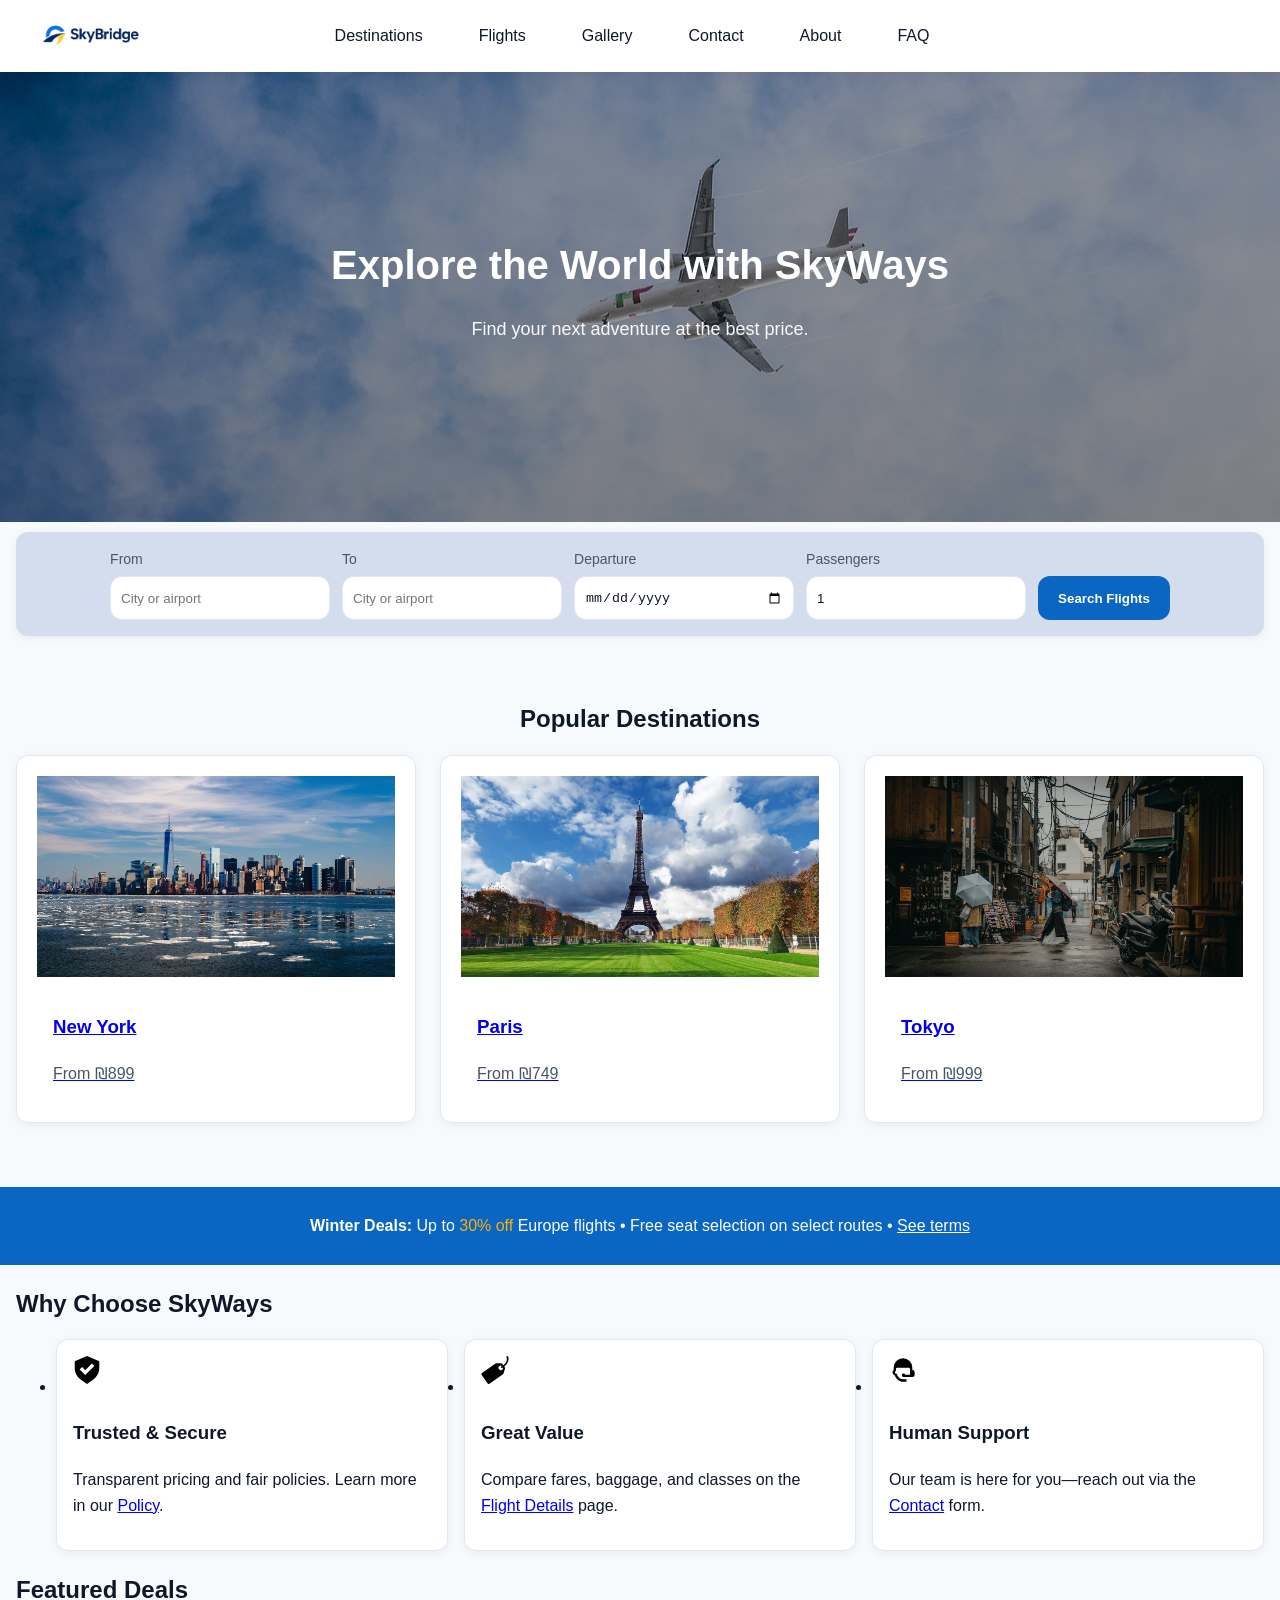
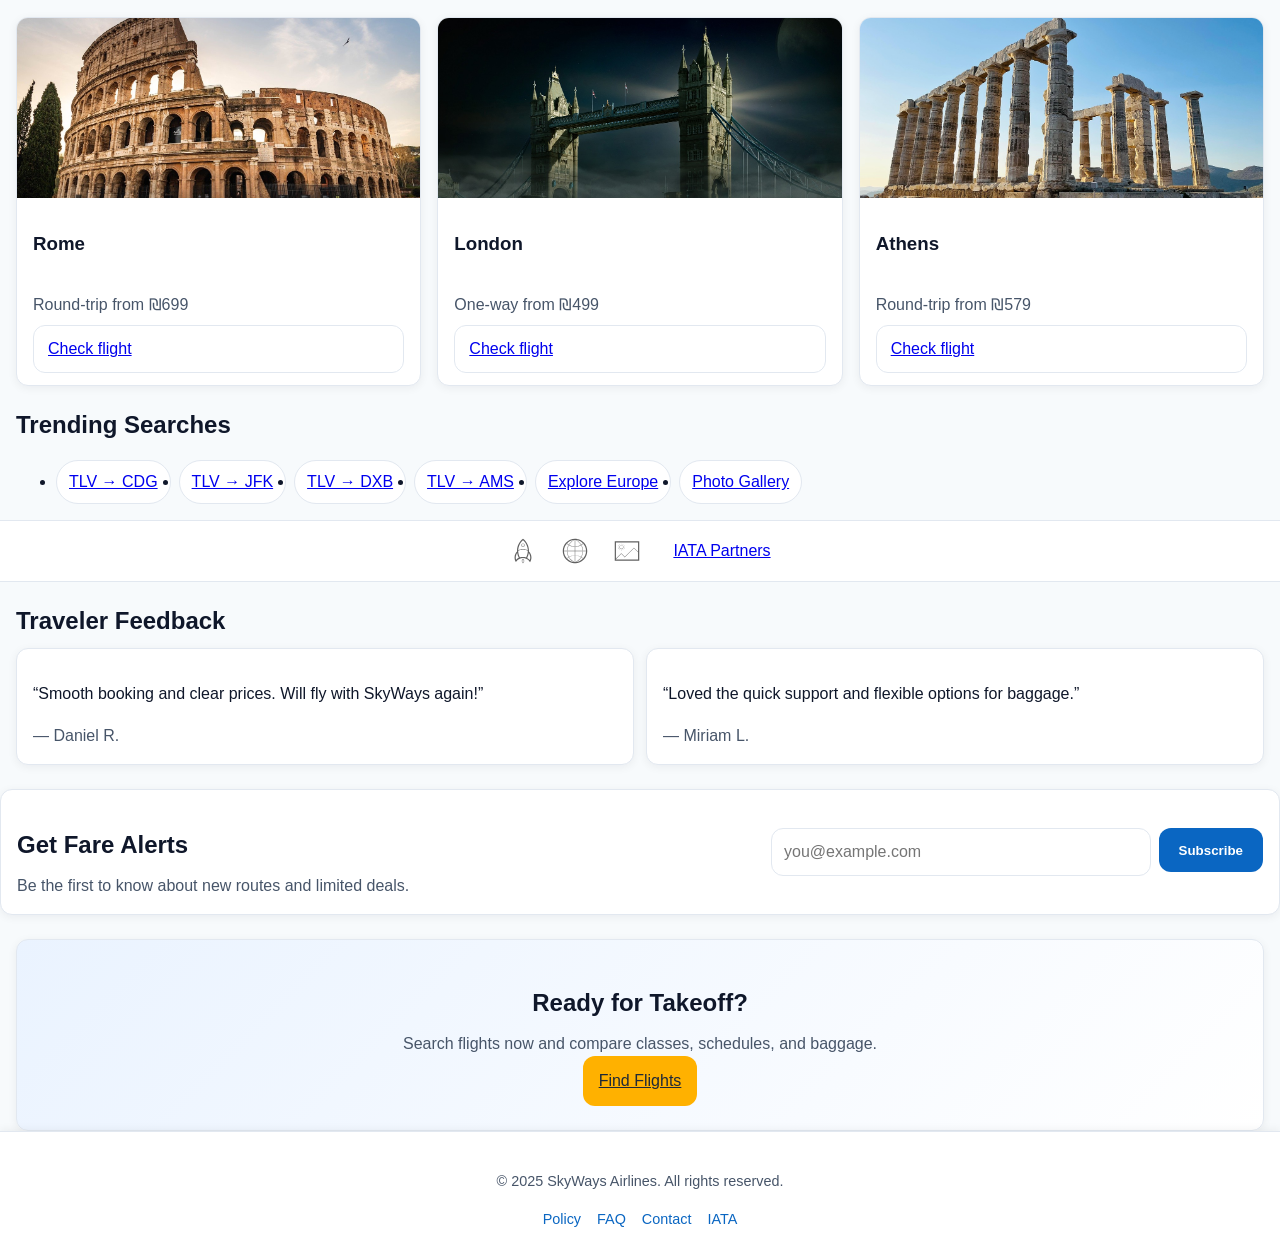
==== index.html @ f02e0a4e "fixed flights" ====
<!DOCTYPE html>
<html lang="en">

<head>
    <meta charset="UTF-8" />
    <meta name="viewport" content="width=device-width, initial-scale=1" />
    <title>SkyWays - Fly Anywhere</title>

    <link rel="stylesheet" href="css/base.css" />
    <link rel="stylesheet" href="css/layout.css" />
    <link rel="stylesheet" href="css/components.css" />
    <link rel="stylesheet" href="css/pages.css" />
</head>

<body>
    <header>
        <!-- navbar -->
        <nav class="navbar container" aria-label="Primary">
            <a class="logo" href="index.html">
                <picture>
                    <source srcset="assets/icons/logo-stacked.png" media="(max-width: 768px)">
                    <img src="assets/icons/logo-horizontal.png" alt="SkyWays logo" />
                </picture>
            </a>
            <ul class="nav-links">
                <li><a href="destinations.html">Destinations</a></li>
                <li><a href="flight.html">Flights</a></li>
                <li><a href="gallery.html">Gallery</a></li>
                <li><a href="contact.html">Contact</a></li>
                <li><a href="about.html">About</a></li>
                <li><a href="faq.html">FAQ</a></li>
            </ul>
        </nav>
    </header>

    <main>
        <!-- head of page -->
        <section class="hero">
            <div class="hero__content container">
                <h1>Explore the World with SkyWays</h1>
                <p>Find your next adventure at the best price.</p>
            </div>
        </section>
        <!-- search form -->
        <section class="search container" aria-labelledby="search-title">
            <h2 id="search-title" class="visually-hidden">Search flights</h2>

            <form class="search-form" method="get" action="flight.html">
                <label>
                    From
                    <input type="text" name="from" placeholder="City or airport" required />
                </label>

                <label>
                    To
                    <input type="text" name="to" placeholder="City or airport" required />
                </label>

                <label>
                    Departure
                    <input type="date" name="date" required />
                </label>

                <label>
                    Passengers
                    <input type="number" name="passengers" min="1" value="1" required />
                </label>

                <button type="submit" class="btn-primary">Search Flights</button>
            </form>
        </section>
        <!-- popular destinations -->
        <section class="highlights container" aria-labelledby="popular-title">
            <h2 id="popular-title">Popular Destinations</h2>

            <div class="cards">
                <article class="card">
                    <a href="flight.html?to=New York">
                        <img src="assets/images/nyc.jpg" alt="New York skyline at dusk" />
                        <div class="card__body">
                            <h3>New York</h3>
                            <p class="muted">From ₪899</p>
                        </div>
                    </a>
                </article>

                <article class="card">
                    <a href="flight.html?to=Paris">
                        <img src="assets/images/paris.jpg" alt="Eiffel Tower in Paris at sunset" />
                        <div class="card__body">
                            <h3>Paris</h3>
                            <p class="muted">From ₪749</p>
                        </div>
                    </a>
                </article>

                <article class="card">
                    <a href="flight.html?to=Tokyo">
                        <img src="assets/images/tokyo.jpg" alt="Tokyo city lights at night" />
                        <div class="card__body">
                            <h3>Tokyo</h3>
                            <p class="muted">From ₪999</p>
                        </div>
                    </a>
                </article>
            </div>
        </section>

        <!-- promo strip / deals banner -->
        <section class="promo-strip" aria-label="Limited-time promotions">
            <div class="container promo-strip__inner">
                <p><strong>Winter Deals:</strong> Up to <span class="accent">30% off</span> Europe flights • Free seat
                    selection on select routes • <a href="policy.html#pricing" class="link">See terms</a></p>
            </div>
        </section>

        <!-- why choose us -->
        <section class="features container" aria-labelledby="why-title">
            <h2 id="why-title">Why Choose SkyWays</h2>
            <ul class="feature-list" role="list">
                <li class="feature">
                    <img src="assets/icons/shield.svg" alt="" aria-hidden="true" class="feature__icon" />
                    <h3>Trusted &amp; Secure</h3>
                    <p>Transparent pricing and fair policies. Learn more in our <a href="policy.html">Policy</a>.</p>
                </li>
                <li class="feature">
                    <img src="assets/icons/tag.svg" alt="" aria-hidden="true" class="feature__icon" />
                    <h3>Great Value</h3>
                    <p>Compare fares, baggage, and classes on the <a href="flight.html">Flight Details</a> page.</p>
                </li>
                <li class="feature">
                    <img src="assets/icons/support.svg" alt="" aria-hidden="true" class="feature__icon" />
                    <h3>Human Support</h3>
                    <p>Our team is here for you—reach out via the <a href="contact.html">Contact</a> form.</p>
                </li>
            </ul>
        </section>

        <!-- featured deals grid -->
        <section class="deals container" aria-labelledby="deals-title">
            <h2 id="deals-title">Featured Deals</h2>
            <div class="grid grid-3 deals__grid">
                <article class="deal-card">
                    <img src="assets/images/rome.jpg" alt="Ancient Colosseum in Rome under blue sky" />
                    <div class="deal-card__body">
                        <h3>Rome</h3>
                        <p class="muted">Round-trip from ₪699</p>
                        <a class="btn-secondary" href="flight.html?from=TLV&to=FCO&date=2025-12-20&passengers=1">Check
                            flight</a>
                    </div>
                </article>
                <article class="deal-card">
                    <img src="assets/images/london.jpg" alt="London skyline with the London Eye" />
                    <div class="deal-card__body">
                        <h3>London</h3>
                        <p class="muted">One-way from ₪499</p>
                        <a class="btn-secondary" href="flight.html?from=TLV&to=LHR&date=2025-12-18&passengers=1">Check
                            flight</a>
                    </div>
                </article>
                <article class="deal-card">
                    <img src="assets/images/athens.jpg" alt="Acropolis in Athens at golden hour" />
                    <div class="deal-card__body">
                        <h3>Athens</h3>
                        <p class="muted">Round-trip from ₪579</p>
                        <a class="btn-secondary" href="flight.html?from=TLV&to=ATH&date=2025-12-22&passengers=1">Check
                            flight</a>
                    </div>
                </article>
            </div>
        </section>

        <!-- trending searches (internal links) -->
        <section class="trending container" aria-labelledby="trending-title">
            <h2 id="trending-title">Trending Searches</h2>
            <nav aria-label="Trending flight searches">
                <ul class="chip-list">
                    <li><a class="chip" href="flight.html?from=TLV&to=CDG">TLV → CDG</a></li>
                    <li><a class="chip" href="flight.html?from=TLV&to=JFK">TLV → JFK</a></li>
                    <li><a class="chip" href="flight.html?from=TLV&to=DXB">TLV → DXB</a></li>
                    <li><a class="chip" href="flight.html?from=TLV&to=AMS">TLV → AMS</a></li>
                    <li><a class="chip" href="destinations.html#europe">Explore Europe</a></li>
                    <li><a class="chip" href="gallery.html">Photo Gallery</a></li>
                </ul>
            </nav>
        </section>

        <!-- partner logos (external link included) -->
        <section class="partners" aria-label="Airline partners">
            <div class="container partner-row">
                <img src="assets/icons/partner1.svg" alt="Partner Airline One logo" />
                <img src="assets/icons/partner2.svg" alt="Partner Airline Two logo" />
                <img src="assets/icons/partner3.svg" alt="Partner Airline Three logo" />
                <a class="partner-cta" href="https://www.iata.org/" target="_blank" rel="noopener">IATA Partners</a>
            </div>
        </section>

        <!-- testimonial / trust snippet -->
        <section class="trust container" aria-labelledby="trust-title">
            <h2 id="trust-title">Traveler Feedback</h2>
            <div class="cards cards--tight">
                <article class="quote-card" aria-label="Customer review">
                    <p>“Smooth booking and clear prices. Will fly with SkyWays again!”</p>
                    <p class="muted">— Daniel R.</p>
                </article>
                <article class="quote-card" aria-label="Customer review">
                    <p>“Loved the quick support and flexible options for baggage.”</p>
                    <p class="muted">— Miriam L.</p>
                </article>
            </div>
        </section>

        <!-- newsletter signup (non-functional placeholder; submits to thank-you) -->
        <section class="newsletter" aria-labelledby="news-title">
            <div class="container newsletter__box">
                <div class="newsletter__copy">
                    <h2 id="news-title">Get Fare Alerts</h2>
                    <p class="muted">Be the first to know about new routes and limited deals.</p>
                </div>
                <form class="newsletter__form" action="thank-you.html" method="get">
                    <label class="visually-hidden" for="email">Email</label>
                    <input id="email" name="email" type="email" placeholder="you@example.com" required />
                    <button type="submit" class="btn-primary">Subscribe</button>
                </form>
            </div>
        </section>

        <!-- subtle CTA -->
        <section class="cta container" aria-label="Book your next trip">
            <div class="cta__box">
                <h2>Ready for Takeoff?</h2>
                <p class="muted">Search flights now and compare classes, schedules, and baggage.</p>
                <a class="btn-accent" href="flight.html">Find Flights</a>
            </div>
        </section>

    </main>

    <footer class="footer">
        <div class="container">
            <p>&copy; 2025 SkyWays Airlines. All rights reserved.</p>

            <ul class="footer-links">
                <li><a href="policy.html">Policy</a></li>
                <li><a href="faq.html">FAQ</a></li>
                <li><a href="contact.html">Contact</a></li>
                <li><a href="https://www.iata.org/" target="_blank" rel="noopener">IATA</a></li>
            </ul>
        </div>
    </footer>
</body>

</html>
---- css/base.css ----
:root{
  --bg:#F7FAFC; --surface:#FFFFFF; --text:#0F172A; --text-muted:#475569;
  --line:#E2E8F0; --primary:#0A66C2; --primary-600:#0959A9;
  --accent:#FFB100; --accent-600:#E6A100;
  --radius:12px; --container:1200px;
  --shadow-1:0 2px 10px rgba(15,23,42,.06);
  --shadow-2:0 10px 30px rgba(15,23,42,.12);
  --font-family: "Heebo","Rubik",Arial,"Segoe UI",sans-serif;
}

*{box-sizing:border-box}
html,body{margin:0;padding:0}
body{
  background:var(--bg);
  color:var(--text);
  font-family:var(--font-family);
  line-height:1.6;
  min-height: 100vh;
  display: flex;
  flex-direction: column;
}

main {
    flex: 1;
}


.container{
  margin-inline:auto;
  padding-inline:16px;
}
---- css/layout.css ----
.navbar {
  height: 72px;
  background: var(--surface);
  display: flex;
  align-items: center;
  justify-content: space-between;
  gap: 16px;
  box-shadow: var(--shadow-1);
  width: 100%;
  position: sticky;
  top: 0;
  left: 0;
  z-index: 1000;
}

.logo img {
    max-height: 100%;
    height: auto;
    max-width: 150px;
    display: block;
    object-fit: contain;
}

.nav-links {
    list-style: none;
    display: flex;
    gap: 24px;
    margin: 0;
    padding: 0;
    position: absolute;
    left: 50%;
    transform: translateX(-50%);
}

.nav-links a {
    text-decoration: none;
    color: var(--text);
    font-weight: 500;
}

.nav-links a:hover {
    color: var(--primary);
}


@media (max-width: 768px) {
    .logo {
        margin-left: -15px;
    }

    .logo img {
        max-width: 100px;
        max-height: 60px;
    }

    .nav-links {
        gap: 8px;
        margin-right: -12px;
    }
}





/* footer styles */
main {
  flex: 1;
}

/* footer sans position: fixed/bottom */
.footer {
  background: var(--surface);
  color: var(--text-muted);
  text-align: center;
  padding: 24px 16px;
  border-top: 1px solid var(--line);
  box-shadow: 0 -2px 8px rgba(0, 0, 0, 0.05);
}

.footer-links {
    list-style: none;
    display: flex;
    justify-content: center;
    flex-wrap: wrap;
    gap: 16px;
    margin: 12px 0 0;
    padding: 0;
}

.footer-links a {
    color: var(--primary);
    text-decoration: none;
    font-weight: 500;
}

.footer-links a:hover {
    text-decoration: underline;
}
---- css/components.css ----
/* search form */
.visually-hidden {
    position: absolute !important;
    clip: rect(1px, 1px, 1px, 1px);
    width: 1px;
    height: 1px;
    overflow: hidden;
    white-space: nowrap;
}

.search {
    margin-top: 10px;
}

.search-form {
    background:#d4ddee;
    box-shadow: var(--shadow-1);
    border-radius: var(--radius);
    padding: 16px;
    display: flex;
    flex-wrap: wrap;
    gap: 12px;
    justify-content: center;
    align-items: flex-end;
}

.search-form label {
    display: flex;
    flex-direction: column;
    gap: 6px;
    font-size: 14px;
    color: var(--text-muted);
    min-width: 220px;
}

.search-form input {
    height: 44px;
    padding: 0 10px;
    border: 1px solid var(--line);
    border-radius: var(--radius);
    color: var(--text);
}

.search-form input:focus {
    outline: 2px solid transparent;
    box-shadow: 0 0 0 3px rgba(10, 102, 194, .25);
    border-color: var(--primary);
}

.btn-primary {
    height: 44px;
    padding: 0 20px;
    border: none;
    cursor: pointer;
    background: var(--primary);
    color: #fff;
    border-radius: var(--radius);
    font-weight: 600;
}

.btn-primary:hover {
    background: var(--primary-600);
}








/* popular destinations  */
.highlights {
    margin-block: 64px;
}

.highlights h2 {
    text-align: center;
    margin: 0 0 16px;
}

.cards {
    display: grid;
    gap: 24px;
    grid-template-columns: repeat(auto-fit, minmax(240px, 1fr));
}

.card {
    background: var(--surface);
    border-radius: var(--radius);
    box-shadow: var(--shadow-1);
    overflow: hidden;
    transition: transform .25s ease;
}

.card:hover {
    transform: translateY(-4px);
    box-shadow: var(--shadow-2);
}

.card:focus-within {
    box-shadow: 0 0 0 3px rgba(10, 102, 194, .25), var(--shadow-2);
}


.card img {
    width: 100%;
    aspect-ratio: 16/9;
    object-fit: cover;
    display: block;
}

.card__body {
    padding: 16px;
}

.muted {
    color: var(--text-muted);
    margin: 6px 0 0;
}


.promo-strip {
    background: #0A66C2;
    color: #fff;
}

.promo-strip__inner {
    padding: 10px 16px;
    text-align: center;
}

.promo-strip a.link {
    color: #fff;
    text-decoration: underline;
}

.promo-strip .accent {
    color: #FFB100;
}

.features h2 {
    margin-bottom: 12px;
}

.feature-list {
    display: grid;
    grid-template-columns: repeat(3, 1fr);
    gap: 16px;
}

.feature {
    background: var(--surface);
    border: 1px solid var(--line);
    border-radius: var(--radius);
    padding: 16px;
    box-shadow: var(--shadow-1);
}

.feature__icon {
    width: 28px;
    height: 28px;
    margin-bottom: 8px;
}

.grid {
    display: grid;
    gap: 16px;
}

.grid-3 {
    grid-template-columns: repeat(3, 1fr);
}

.deals__grid .deal-card,
.cards .card,
.quote-card {
    background: var(--surface);
    border: 1px solid var(--line);
    border-radius: var(--radius);
    box-shadow: var(--shadow-1);
    overflow: hidden;
}

.deal-card img {
    width: 100%;
    height: 180px;
    object-fit: cover;
    display: block;
}

.deal-card__body {
    padding: 12px 16px;
    display: grid;
    gap: 8px;
}

.deal-card .btn-secondary {
    display: inline-block;
    border: 1px solid var(--line);
    padding: 10px 14px;
    border-radius: var(--radius);
}

.chip-list {
    display: flex;
    flex-wrap: wrap;
    gap: 8px;
}

.chip {
    display: inline-block;
    padding: 8px 12px;
    border-radius: 999px;
    border: 1px solid var(--line);
    background: var(--surface);
}

.partners {
    background: #fff;
    border-top: 1px solid var(--line);
    border-bottom: 1px solid var(--line);
}

.partner-row {
    display: flex;
    align-items: center;
    justify-content: center;
    gap: 24px;
    padding: 16px;
}

.partner-row img {
    height: 28px;
    filter: grayscale(1);
    opacity: .8;
}

.partner-row .partner-cta {
    margin-left: 8px;
    text-decoration: underline;
}

.cards--tight {
    gap: 12px;
}

.quote-card {
    padding: 16px;
}

.newsletter {
    background: var(--bg);
    padding: 24px 0;
}

.newsletter__box {
    display: grid;
    grid-template-columns: 1.2fr .8fr;
    gap: 16px;
    align-items: center;
    background: var(--surface);
    border: 1px solid var(--line);
    border-radius: var(--radius);
    padding: 16px;
    box-shadow: var(--shadow-1);
}

.newsletter__form {
    display: flex;
    gap: 8px;
}

.newsletter__form input {
    flex: 1;
    height: 48px;
    border: 1px solid var(--line);
    border-radius: var(--radius);
    padding: 0 12px;
    font: inherit;
}

.newsletter__form input:focus {
    outline: 2px solid var(--primary);
    outline-offset: 2px;
}

.cta__box {
    background: linear-gradient(135deg, #eaf3ff, #ffffff);
    border: 1px solid var(--line);
    border-radius: var(--radius);
    padding: 24px;
    text-align: center;
    box-shadow: var(--shadow-1);
}

.btn-accent {
    display: inline-block;
    background: var(--accent);
    color: #1f2937;
    padding: 12px 16px;
    border-radius: var(--radius);
}

.btn-accent:hover {
    background: var(--accent-600);
}

/* responsive */
@media (max-width: 1024px) {
    .feature-list {
        grid-template-columns: 1fr 1fr;
    }

    .grid-3 {
        grid-template-columns: 1fr 1fr;
    }

    .newsletter__box {
        grid-template-columns: 1fr;
    }
}

@media (max-width: 600px) {
    .feature-list {
        grid-template-columns: 1fr;
    }

    .grid-3 {
        grid-template-columns: 1fr;
    }

    .partner-row {
        flex-wrap: wrap;
    }
}
---- css/pages.css ----
:root {
  --bg: #F7FAFC;
  --text: #0F172A;
  --text-muted: #475569;
  --primary: #0A66C2;
  --primary-600: #0959A9;
  --accent: #FFB100;
  --accent-600: #E6A100;
  --line: #E2E8F0;
  --surface: #FFFFFF;
  --radius: 12px;
  --transition: 0.5s;
}

/* hero */
 .hero , .hero2 {
    position: relative;
    min-height: 50vh;
    display: flex;
    align-items: center;
    justify-content: center;
    background: url("../assets/images/hero-plane.jpg") center/cover no-repeat;
    color: #fff;
    text-align: center;
      position: relative;
}

.hero::before {
    content: "";
    position: absolute;
    inset: 0;
    background: linear-gradient(to bottom, rgba(0, 0, 0, .35), rgba(0, 0, 0, .45));
}

.hero2{
    background: url("https://img.mako.co.il/2015/11/10/ThinkstockPhotos_537741795_i.jpg") center/cover no-repeat ;
    color: #ffffff;
}

.hero__content {
    position: relative;
    z-index: 1;
}

.hero__content h1 {
    font-size: 40px;
    margin: 0 0 8px;
}

.hero__content p {
    font-size: 18px;
    opacity: .95;
}

.trending {
    margin-top: 8px;
}

.deals h2,
.features h2,
.trending h2,
.trust h2,
.newsletter h2,
.cta h2 {
    margin-bottom: 8px;
}


@media (max-width: 768px) {
    .hero {
        min-height: 56vh;
    }

    .hero__content h1 {
        font-size: 32px;
    }

    .hero__content p {
        font-size: 16px;
    }

    .search-form {
        flex-direction: column;
        align-items: stretch;
    }
}









/*contact*/
.contact-grid {
    display: grid;
    gap: 24px;
    grid-template-columns: 1.2fr 1fr;
    margin-block: 24px 48px;
}

.card {
    background: var(--surface);
    border: 1px solid var(--line);
    border-radius: var(--radius);
    box-shadow: var(--shadow-1);
    padding: 20px;
}

@media (max-width: 480px) {
    .contact-grid {
        grid-template-columns: 1fr;
    }
}

/* Tablet */
@media (min-width: 481px) and (max-width: 1024px) {
    .contact-grid {
        grid-template-columns: 1fr;
    }
}

/* Desktop+ */
@media (min-width: 1025px) {
    .contact-grid {
        grid-template-columns: 1.2fr 1fr;
    }
}


.form-card .h3 {
    font-size: 22px;
    font-weight: 600;
    margin-bottom: 12px;
}

.form-row {
    display: flex;
    flex-direction: column;
    gap: 6px;
    margin-bottom: 14px;
}

.form-row label {
    color: var(--text);
    font-weight: 600;
}

.form-row input,
.form-row select,
.form-row textarea {
    height: 48px;
    padding: 10px 12px;
    border: 1px solid var(--line);
    border-radius: var(--radius);
    font: inherit;
    color: var(--text);
    background: #fff;
    transition: border-color .2s, box-shadow .2s;
}

.form-row textarea {
    height: auto;
    resize: vertical;
    min-height: 140px;
}

.form-row input:focus,
.form-row select:focus,
.form-row textarea:focus {
    outline: none;
    border-color: var(--primary);
    box-shadow: 0 0 0 3px rgba(10, 102, 194, 0.15);
}

.checkbox-row {
    flex-direction: row;
    align-items: center;
    gap: 10px;
}

.checkbox-row input[type="checkbox"] {
    width: 20px;
    height: 20px;
}

.help-text {
    color: var(--text-muted);
    font-size: 14px;
    margin-top: 4px;
}

.form-actions {
    margin-top: 10px;
}

.btn {
    border-radius: var(--radius);
    padding: 12px 18px;
    border: none;
    cursor: pointer;
}

.btn-primary {
    background: var(--primary);
    color: #fff;
}

.btn-primary:hover {
    background: var(--primary-600);
    transform: translateY(1px);
}

.btn-primary:active {
    transform: translateY(0);
}

.sep {
    border: none;
    border-top: 1px solid var(--line);
    margin: 16px 0;
}

.small {
    font-size: 14px;
    color: var(--text-muted);
}

.small a {
    text-decoration: underline;
}


/* screen-reader only */
.sr-only {
    position: absolute;
    width: 1px;
    height: 1px;
    padding: 0;
    margin: -1px;
    overflow: hidden;
    clip: rect(0, 0, 0, 0);
    white-space: nowrap;
    border: 0;
}




.info-card h3 {
    font-size: 20px;
    margin-bottom: 10px;
}

.info-card {
    max-height: fit-content;
}

.muted {
    color: var(--text-muted);
}

.contact-list {
    margin: 8px 0 16px;
    padding-left: 16px;
}

.contact-list li {
    margin: 6px 0;
}



.hours-table {
    width: 100%;
    border-collapse: collapse;
    margin-top: 12px;
    border: 1px solid var(--line);
    border-radius: var(--radius);
    overflow: hidden;
    box-shadow: var(--shadow-1);
}

.hours-table caption {
    text-align: left;
    padding: 10px 12px;
    font-weight: 600;
    color: var(--text-muted);
}

.hours-table thead {
    background: #F1F5F9;
}

.hours-table th,
.hours-table td {
    padding: 10px 12px;
    border-top: 1px solid var(--line);
    text-align: left;
}

.hours-table th[scope="row"] {
    font-weight: 600;
}


.map-wrap {
    position: relative;
    aspect-ratio: 16 / 9;
    margin-top: 16px;
    border-radius: var(--radius);
    overflow: hidden;
    box-shadow: var(--shadow-1);
    margin-bottom: 20px;
}

.map-wrap iframe {
    position: absolute;
    inset: 0;
    width: 100%;
    height: 100%;
    border: 0;
}


@media (min-width: 1025px) {
    form fieldset {
        display: grid;
        grid-template-columns: 1fr 1fr;
        gap: 14px 16px;
    }

    .form-row:nth-child(1),
    .form-row:nth-child(4),
    .form-row:nth-child(5),
    .checkbox-row,
    .form-actions,
    .help-text {
        grid-column: 1 / -1;
    }
}














/* fac */
.faq-container {
    max-width: var(--container);
    margin: 0 auto;
    padding: 24px 16px 64px;
}

.page-title {
    font-size: 40px;
    line-height: 1.2;
    font-weight: 700;
    margin-bottom: 8px;
    color: var(--text);
}

.page-intro {
    color: var(--text-muted);
    margin-bottom: 24px;
}


.faq-toc {
    background: var(--surface);
    border: 1px solid var(--line);
    border-radius: var(--radius);
    box-shadow: var(--shadow-1);
    padding: 16px;
    margin-bottom: 24px;
}

.toc-list {
    display: flex;
    flex-wrap: wrap;
    gap: 12px 16px;
    list-style: none;
    padding: 0;
    margin: 0;
}

.toc-list a {
    display: inline-block;
    padding: 8px 12px;
    border: 1px solid var(--line);
    border-radius: 999px;
    text-decoration: none;
    color: var(--text);
    transition: transform 120ms ease, background-color 160ms ease, border-color 160ms ease;
}

.toc-list a:hover,
.toc-list a:focus {
    background: #F1F5F9;
    border-color: var(--primary);
    outline: none;
    transform: translateY(-1px);
}

.faq-section {
    margin-top: 32px;
    padding-top: 8px;
    border-top: 1px solid var(--line);
}

.faq-section h2 {
    font-size: 28px;
    margin: 8px 0 12px;
}


.faq-item {
    background: var(--surface);
    border: 1px solid var(--line);
    border-radius: var(--radius);
    box-shadow: var(--shadow-1);
    padding: 0;
    margin-bottom: 12px;
    overflow: hidden;
}

.faq-item summary {
    cursor: pointer;
    list-style: none;
    padding: 16px 20px;
    font-weight: 600;
    display: flex;
    align-items: center;
    gap: 12px;
    position: relative;
    outline: none;
}

.faq-item summary::after {
    content: "▾";
    position: absolute;
    right: 16px;
    transition: transform 180ms ease;
}

.faq-item[open] summary::after {
    transform: rotate(180deg);
}

.faq-item summary:hover {
    background: #F8FAFC;
}

.faq-item summary:focus-visible {
    outline: 3px solid rgba(10, 102, 194, 0.35);
    outline-offset: 2px;
    border-radius: var(--radius);
}

.faq-content {
    padding: 0 20px 16px;
    color: var(--text-muted);
    border-top: 1px solid var(--line);
    animation: faqFade 180ms ease;
}

.faq-content p {
    margin: 12px 0;
}

.faq-links {
    font-size: 14px;
}

.faq-cta {
    margin-top: 40px;
    padding: 16px 20px;
    background: #FFF8E6;
    border: 1px solid #FFE1A3;
    border-radius: var(--radius);
}

/*transition for the answer*/
@keyframes faqFade {
    from {
        opacity: 0;
        transform: translateY(-2px);
    }

    to {
        opacity: 1;
        transform: translateY(0);
    }
}

.visually-hidden {
    position: absolute !important;
    height: 1px;
    width: 1px;
    overflow: hidden;
    clip: rect(1px, 1px, 1px, 1px);
    white-space: nowrap;
    border: 0;
    padding: 0;
    margin: -1px;
}


/* Mobile (≤480px) */
@media (max-width: 480px) {
    .page-title {
        font-size: 32px;
    }

    .faq-toc {
        padding: 12px;
    }

    .toc-list {
        gap: 8px;
    }

    .faq-item summary {
        padding: 14px 16px;
    }

    .faq-content {
        padding: 0 16px 14px;
    }
}

/* Tablet/Laptop (481–1024px) */
@media (min-width: 481px) and (max-width: 1024px) {
    .faq-container {
        padding: 24px 20px 64px;
    }

    .toc-list {
        gap: 10px 12px;
    }
}

/* Desktop (≥1280px) */
@media (min-width: 1280px) {
    .faq-container {
        padding-top: 32px;
    }

    .faq-section {
        margin-top: 40px;
    }
}














/* gallery */
.gallery-grid {
    display: grid;
    grid-template-columns: repeat(3, 1fr);
    gap: 18px;
    margin: 0 auto;
    padding: 16px;
}

.gallery-intro {
    font-size: 20px;
    line-height: 1.2;
    font-weight: 700;
    margin-bottom: 8px;
    color: var(--text);
    text-align: center;
}

.gallery-grid .card {
    border: 1px solid rgba(0, 0, 0, .06);
    transition: transform .18s ease, box-shadow .18s ease, border-color .18s ease;
    will-change: transform;
}

.gallery-grid .card:hover {
    transform: translateY(-3px);
    box-shadow: var(--shadow-2);
    border-color: rgba(0, 0, 0, .10);
}

.gallery-grid .card:focus-within {
    box-shadow: 0 0 0 3px rgba(10, 102, 194, .25), var(--shadow-2);
}

.gallery-grid img {
    aspect-ratio: 16 / 9;
    object-fit: cover;
    transition: transform .25s ease, filter .25s ease;
}

.gallery-grid .card:hover img {
    transform: scale(1.015);
    filter: saturate(1.04) contrast(1.02);
}

.gallery-grid figcaption {
    font-weight: 600;
    letter-spacing: .2px;
    padding: 12px 14px;
    color: var(--text);
}

@media (max-width: 480px) {
    .gallery-grid {
        gap: 14px;
    }

    .gallery-grid figcaption {
        padding: 10px 12px;
    }
}

@media (max-width: 1024px) {
    .gallery-grid {
        grid-template-columns: repeat(2, 1fr);
    }
}

@media (max-width: 600px) {
    .gallery-grid {
        grid-template-columns: 1fr;
    }
}














/*destinations*/
.continents-grid {
    display: grid;
    grid-template-columns: repeat(3, 1fr);
    gap: 24px;
    margin: 32px 0;
    justify-items: center;
}

.continent {
    position: relative;
    width: 100%;
    min-height: 300px;
    max-width: 360px;
    border-radius: var(--radius);
    overflow: hidden;
    cursor: pointer;
    box-shadow: 0 2px 8px rgba(0, 0, 0, 0.1);
    transition: transform var(--transition);
    background: white;
}

.continent-image {
    width: 100%;
    height: 0;
    padding-bottom: 56.25%;
    background-size: cover;
    background-position: center;
    transition: transform var(--transition);
}

.continent:hover .continent-image {
    transform: scale(1.2);
}

.continent-name {
    position: absolute;
    top: 16px;
    left: 16px;
    background: rgba(255, 255, 255, 0.8);
    padding: 4px 12px;
    border-radius: var(--radius);
    font-weight: 600;
}

/* ================== Dropdown ================== */
.dropdown-checkbox {
    display: none;
}

.dropdown-label {
    position: absolute;
    bottom: 16px;
    left: 16px;
    background: var(--accent);
    color: #fff;
    padding: 8px 12px;
    border-radius: var(--radius);
    cursor: pointer;
    font-weight: 600;
    z-index: 5;
}

.dropdown-label:hover {
    background: var(--accent-600);
}

.dropdown {
    position: absolute;
    bottom: 56px;
    left: 16px;
    background: var(--surface);
    border: 1px solid var(--line);
    border-radius: var(--radius);
    box-shadow: 0 4px 12px rgba(0, 0, 0, 0.15);
    display: none;
    flex-direction: column;
    min-width: 160px;
    z-index: 10;
}

.dropdown a {
    padding: 12px;
    border-bottom: 1px solid var(--line);
}

.dropdown a:last-child {
    border-bottom: none;
}

.dropdown a:hover {
    background: var(--primary);
    color: #fff;
}

/* open on click */
.dropdown-checkbox:checked+.dropdown-label+.dropdown {
    display: flex;
}

/* ================== Responsive ================== */
@media (max-width:1024px) {
    .continents-grid {
        grid-template-columns: repeat(2, 1fr);
    }

    .row2 {
        grid-column: auto;
    }
}

@media (max-width:768px) {
    .continents-grid {
        grid-template-columns: 1fr;
    }

    .continent-name {
        font-size: 14px;
    }

    .dropdown {
        position: relative;
        bottom: 0;
        left: 0;
        box-shadow: none;
    }
}


/* ================== Offers ================== */
.offers-section {
    margin: 64px 0;
}

.offers-section h2 {
    margin-bottom: 24px;
}

.country-offers {
    margin-bottom: 48px;
}

.country-offers h3 {
    margin-bottom: 16px;
}

.offer {
    background: var(--surface);
    border-radius: var(--radius);
    padding: 16px;
    margin-bottom: 12px;
    box-shadow: 0 2px 8px rgba(0, 0, 0, 0.05);
}

.divider {
    height: 1px;
    background: var(--line);
    margin: 32px 0;
}

.continent-divider {
    height: 2px;
    background: var(--primary);
    margin: 48px 0 32px 0;
}

/* ================== Offer Card Detailed Styles ================== */
.offers-section {
    max-width: 1100px;
    margin: 0 auto;
    padding: 40px 20px;
    font-family: "Heebo", "Rubik", Arial, sans-serif;
    color: var(--text);
    display: grid;
    gap: 28px;
}

.continent-divider {
    height: 2px;
    background: var(--primary);
    border-radius: 4px;
    margin-bottom: 8px;
}

.country-offers h3 {
    font-size: 1.6rem;
    margin: 8px 0 12px 0;
    color: var(--text);
    text-transform: uppercase;
    letter-spacing: 0.02em;
}

.offer-card {
    display: grid;
    grid-template-columns: 140px 1fr;
    gap: 20px;
    align-items: center;
    background: var(--surface);
    border-radius: var(--radius);
    padding: 14px;
    box-shadow: 0 4px 12px rgba(2, 6, 23, 0.06);
    transition: transform .22s ease, box-shadow .22s ease;
    border: 1px solid var(--line);
}

.offer-card:hover {
    transform: translateY(-6px);
    box-shadow: 0 10px 30px rgba(2, 6, 23, 0.10);
}

/* Thumbnail */
.offer-thumb {
    width: 100%;
    height: 100%;
    min-height: 90px;
    border-radius: 10px;
    background-size: cover;
    background-position: center;
    overflow: hidden;
    box-shadow: inset 0 -10px 30px rgba(0, 0, 0, 0.08);
}

/* content column */
.offer-content {
    display: flex;
    flex-direction: column;
    gap: 8px;
}

.offer-title {
    font-size: 1.05rem;
    margin: 0;
    color: var(--text);
    font-weight: 600;
}

.offer-desc {
    margin: 0;
    color: var(--muted);
    font-size: 0.95rem;
    line-height: 1.45;
}

.offer-meta {
    display: flex;
    gap: 14px;
    align-items: center;
    font-size: 0.95rem;
    color: var(--muted);
}

.offer-meta span {
    display: inline-flex;
    gap: 8px;
    align-items: center;
}

/* price + button row */
.offer-actions {
    display: flex;
    gap: 12px;
    align-items: center;
    margin-top: 6px;
}

.price {
    font-weight: 700;
    color: var(--accent);
    font-size: 1.1rem;
    padding: 6px 10px;
    border-radius: 8px;
    background: linear-gradient(180deg, rgba(255, 177, 0, 0.06), rgba(255, 177, 0, 0.03));
}

.btn-book {
    background: var(--primary);
    color: #fff;
    padding: 10px 14px;
    border-radius: 10px;
    text-decoration: none;
    font-weight: 600;
    border: none;
    display: inline-block;
    transition: background .18s ease, transform .08s ease;
}

.btn-book:hover {
    background: var(--primary-600, #0959A9);
    transform: translateY(-2px);
}

/* small helper */
.cost-level {
    color: #8b6b00;
    font-size: 0.9rem;
}

.divider {
    height: 1px;
    background: var(--line);
    margin: 28px 0;
    border-radius: 2px;
}

/* responsive */
@media (max-width:800px) {
    .offer-card {
        grid-template-columns: 1fr;
    }

    .offer-thumb {
        width: 100%;
        height: 180px;
        border-radius: 12px;
    }

    .offer-actions {
        flex-direction: row;
        flex-wrap: wrap;
        gap: 8px;
    }
}


.site-header {
  background: #FFFFFF;
  box-shadow: 0 2px 8px rgba(0,0,0,0.05);
  padding: 16px 0;
}

.site-header h1 {
  margin: 0 0 8px 0;
  font-size: 32px;
}

.nav-links a {
  margin-right: 16px;
  text-decoration: none;
  color: #0F172A;
  transition: color 0.3s, background 0.3s;
  padding: 6px 8px;
  border-radius: 8px;
}

.nav-links a:hover {
  color: #0A66C2;
  background: #d2e2f2;
}

.policy-content h2 {
  font-size: 28px;
  margin-top: 32px;
  color: #0A66C2;
}

.policy-content p {
  margin-bottom: 16px;
}

.policy-content ul {
  list-style: disc;
  margin-left: 32px;
  margin-bottom: 16px;
}

.note, .tip {
  background: #F0F4F8;
  border-left: 4px solid #FFB100;
  padding: 12px;
  margin: 12px 0;
  border-radius: 8px;
  font-style: italic;
}










.booking-header {
  background: linear-gradient(to right, #000, #222);
  color: white;
  text-align: center;
  padding: 2rem 1rem;
  position: relative;
  left: 50%;
  right: 50%;
  width: 100vw; /* כל רוחב המסך */
  margin-left: -50vw; /* מושך שמאלה כדי לצאת מהקונטיינר */
  box-sizing: border-box;
}


header.booking-header h1 {
  font-weight: 600;
  font-size: 2rem;
  letter-spacing: 1px;
}

header.booking-header p {
  font-size: 1.1rem;
  margin-top: 0.5rem;
  color: #d4af37; /* Gold accent */
}

.booking-container {
  max-width: 700px;
  width: 500px;
  background: white;
  margin: 2rem auto;
  padding: 2rem;
  border-radius: 20px;
  box-shadow: 0 5px 25px rgba(0, 0, 0, 0.1);
}

.booking-form {
  display: flex;
  flex-direction: column;
  gap: 1.2rem;
  
}

.form-group {
  display: flex;
  flex-direction: column;
}

.form-group label {
  font-weight: 500;
  margin-bottom: 0.4rem;
  display: flex;
  align-items: center;
  gap: 0.5rem;
}

.form-group input,
.form-group textarea {
  padding: 0.7rem;
  border-radius: 8px;
  border: 1px solid #ccc;
  font-size: 1rem;
  transition: border 0.2s ease, box-shadow 0.2s ease;
}

.form-group input:focus,
.form-group textarea:focus {
  border-color: #d4af37;
  box-shadow: 0 0 6px rgba(212, 175, 55, 0.3);
  outline: none;
}

/* Checkbox */
.form-group.checkbox {
  display: flex;
  align-items: center;
}

.form-group.checkbox label {
  font-weight: 500;
  display: flex;
  align-items: center;
  gap: 0.5rem;
}

/* Submit Button */
.submit-btn {
  background-color: #d4af37;
  color: black;
  border: none;
  padding: 1rem;
  border-radius: 12px;
  font-weight: 600;
  font-size: 1.1rem;
  cursor: pointer;
  transition: background 0.3s ease, transform 0.2s ease;
}

.submit-btn:hover {
  background-color: #c19e32;
  transform: translateY(-2px);
}

/* Footer */
footer {
  text-align: center;
  padding: 1rem;
  color: #888;
  font-size: 0.9rem;
}








.about-company {
  padding: 48px 16px;
}

.about-company h2 {
  font-size: 28px;
  font-weight: 700;
  margin-bottom: 16px;
}

.about-company p {
  margin-bottom: 24px;
  color: var(--text-muted);
}

/* Team Section */
.team {
  padding: 48px 16px;
  background-color: var(--surface);
}

.team h2 {
  text-align: center;
  font-size: 28px;
  font-weight: 700;
  margin-bottom: 32px;
}

.team-grid {
  display: grid;
  grid-template-columns: repeat(auto-fit, minmax(220px, 1fr));
  gap: 24px;
  justify-items: center;
}

.team-member {
  background: var(--bg);
  border-radius: 12px;
  padding: 16px;
  text-align: center;
  box-shadow: 0 2px 8px rgba(0,0,0,0.1);
}

.team-member img {
  width: 100%;
  border-radius: 12px;
  margin-bottom: 12px;
}

.team-member h3 {
  font-size: 20px;
  margin-bottom: 4px;
}

.team-member p {
  font-size: 16px;
  color: var(--text-muted);
}

/* Video Section */
.video-section {
  padding: 48px 16px;
  text-align: center;
}

.video-section h2 {
  font-size: 28px;
  font-weight: 700;
  margin-bottom: 24px;
}

.video-wrapper {
  position: relative;
  width: 80%;
  padding-bottom: 56.25%; /* יחס 16:9 */
  height: 0;
  margin: 0 auto; 
}


.video-wrapper iframe {
  position: absolute;
  top: 0;
  left: 0;
  width: 100%;
  height: 100%;
  border: 0;
}
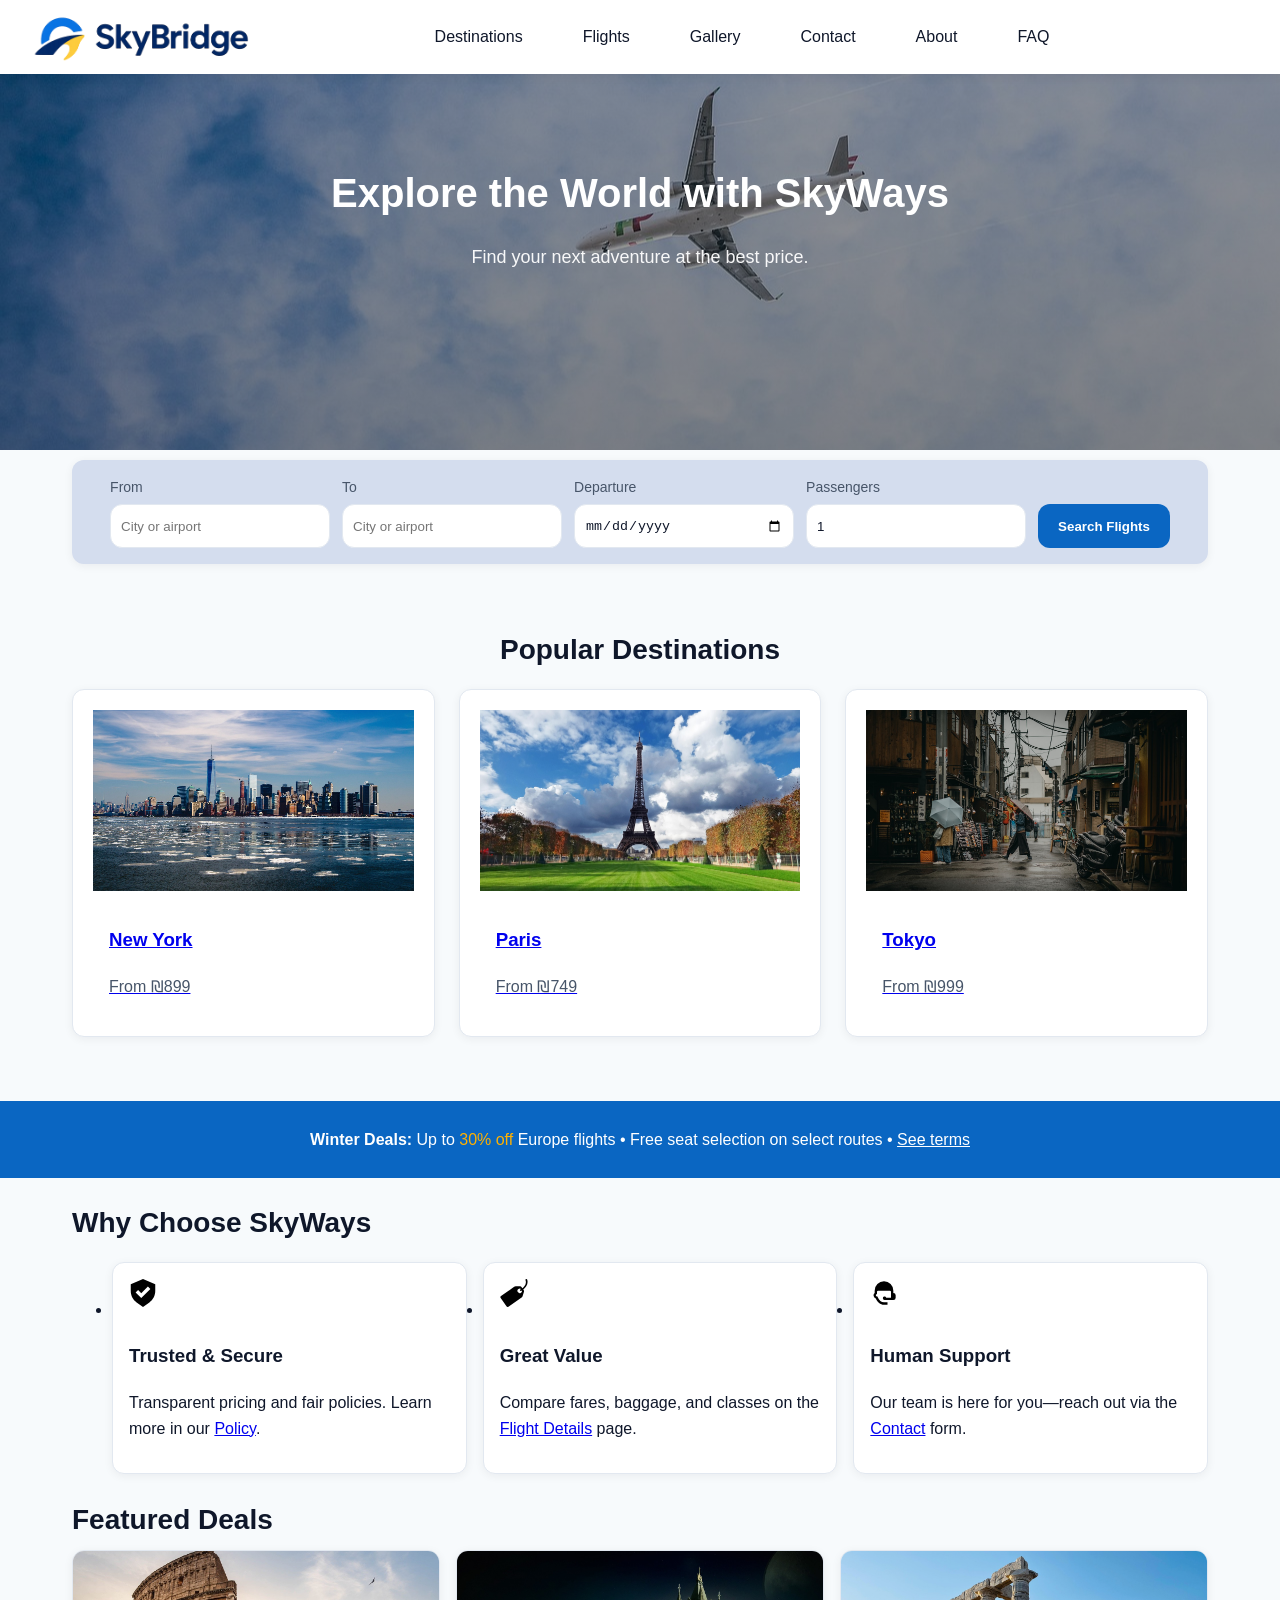
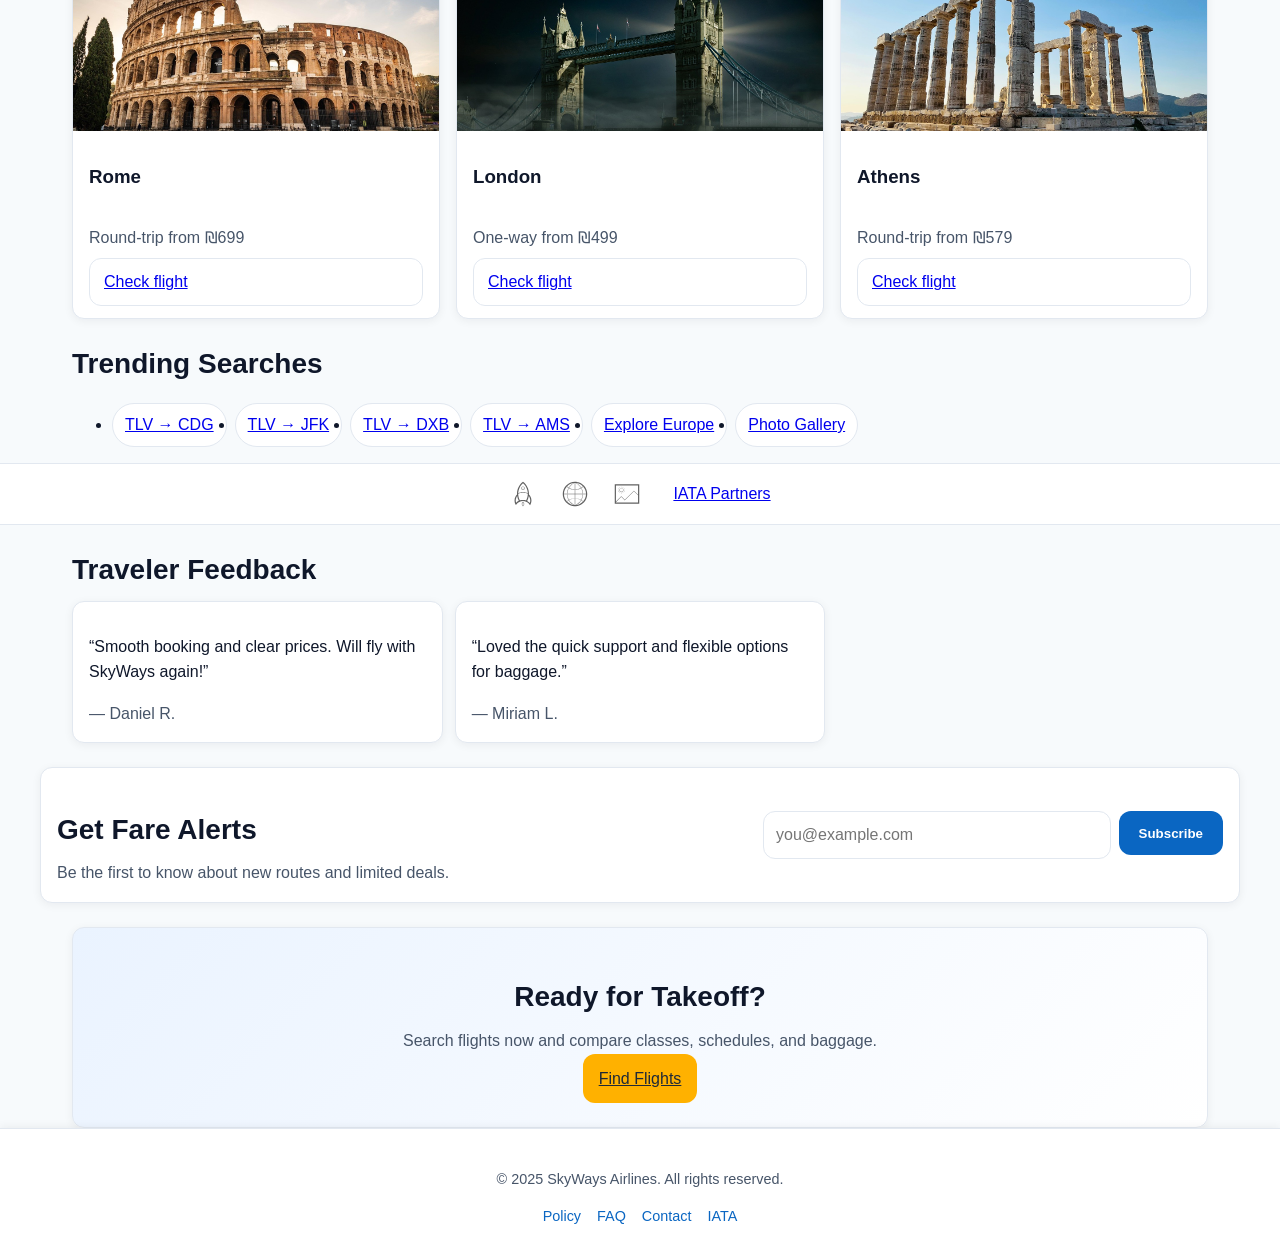
==== commit 34b5ddfe: "fixed responsive" ====
--- a/index.html
+++ b/index.html
@@ -15,7 +15,7 @@
 <body>
     <header>
         <!-- navbar -->
-        <nav class="navbar container" aria-label="Primary">
+        <nav class="navbar" aria-label="Primary">
             <a class="logo" href="index.html">
                 <picture>
                     <source srcset="assets/icons/logo-stacked.png" media="(max-width: 768px)">
--- a/css/base.css
+++ b/css/base.css
@@ -18,16 +18,69 @@
   min-height: 100vh;
   display: flex;
   flex-direction: column;
+  overflow-x: hidden;
 }
 
 main {
     flex: 1;
+    width: 100%;
 }
 
 
 .container{
+  max-width: var(--container);
   margin-inline:auto;
   padding-inline:16px;
+  width: 100%;
+}
+
+/* Mobile: ≤767px */
+@media (max-width: 767px) {
+  .container {
+    padding-inline: 12px;
+  }
+  
+  h1 {
+    font-size: 32px;
+  }
+  
+  h2 {
+    font-size: 24px;
+  }
+  
+  h3 {
+    font-size: 20px;
+  }
+}
+
+/* Tablet: 768px-1023px */
+@media (min-width: 768px) and (max-width: 1023px) {
+  .container {
+    padding-inline: 24px;
+  }
+  
+  h1 {
+    font-size: 36px;
+  }
+  
+  h2 {
+    font-size: 26px;
+  }
+}
+
+/* Desktop: ≥1024px */
+@media (min-width: 1024px) {
+  .container {
+    padding-inline: 32px;
+  }
+  
+  h1 {
+    font-size: 40px;
+  }
+  
+  h2 {
+    font-size: 28px;
+  }
 }
 
 
--- a/css/layout.css
+++ b/css/layout.css
@@ -1,24 +1,31 @@
 .navbar {
-  height: 72px;
-  background: var(--surface);
-  display: flex;
-  align-items: center;
-  justify-content: space-between;
-  gap: 16px;
-  box-shadow: var(--shadow-1);
-  width: 100%;
-  position: sticky;
-  top: 0;
-  left: 0;
-  z-index: 1000;
+    min-height: 72px;
+    background: var(--surface);
+    display: flex;
+    align-items: center;
+    justify-content: space-between;
+    padding: 12px 16px;
+    box-shadow: var(--shadow-1);
+    width: 100%;
+    top: 0;
+    left: 0;
+    z-index: 1000;
+}
+
+.logo {
+    flex-shrink: 0;
+    display: flex;
+    align-items: center;
 }
 
 .logo img {
-    max-height: 100%;
+    max-height: 80px;
     height: auto;
-    max-width: 150px;
+    width: auto;
+    max-width: 200px;
     display: block;
     object-fit: contain;
+    object-position: left center;
 }
 
 .nav-links {
@@ -27,55 +34,105 @@
     gap: 24px;
     margin: 0;
     padding: 0;
-    position: absolute;
-    left: 50%;
-    transform: translateX(-50%);
+    flex-wrap: wrap;
+    justify-content: center;
+    align-items: center;
 }
 
 .nav-links a {
     text-decoration: none;
     color: var(--text);
     font-weight: 500;
+    font-size: 16px;
+    white-space: nowrap;
 }
 
 .nav-links a:hover {
     color: var(--primary);
 }
 
+/* Mobile: ≤767px */
+@media (max-width: 767px) {
+    .navbar {
+        flex-direction: column;
+        padding: 16px;
+        gap: 16px;
+        min-height: auto;
+    }
 
-@media (max-width: 768px) {
     .logo {
-        margin-left: -15px;
+        width: 100%;
+        justify-content: center;
     }
 
     .logo img {
-        max-width: 100px;
-        max-height: 60px;
+        max-width: 180px;
+        max-height: 70px;
     }
 
     .nav-links {
-        gap: 8px;
-        margin-right: -12px;
+        gap: 12px;
+        width: 100%;
+        justify-content: center;
+    }
+
+    .nav-links a {
+        font-size: 14px;
+        padding: 4px 8px;
     }
 }
 
+/* Tablet: 768px-1023px */
+@media (min-width: 768px) and (max-width: 1023px) {
+    .navbar {
+        padding: 12px 24px;
+    }
 
+    .logo img {
+        max-height: 75px;
+        max-width: 180px;
+    }
 
+    .nav-links {
+        gap: 16px;
+    }
 
-
-/* footer styles */
-main {
-  flex: 1;
+    .nav-links a {
+        font-size: 15px;
+    }
 }
 
-/* footer sans position: fixed/bottom */
+/* Desktop: ≥1024px */
+@media (min-width: 1024px) {
+    .navbar {
+        padding: 12px 32px;
+        position: fixed;
+    }
+
+    .logo img {
+        max-height: 85px;
+        max-width: 220px;
+    }
+
+    .nav-links {
+        gap: 28px;
+        width: 100%;
+        justify-content: center;
+    }
+}
+
+/* Footer styles */
+main {
+    flex: 1;
+}
+
 .footer {
-  background: var(--surface);
-  color: var(--text-muted);
-  text-align: center;
-  padding: 24px 16px;
-  border-top: 1px solid var(--line);
-  box-shadow: 0 -2px 8px rgba(0, 0, 0, 0.05);
+    background: var(--surface);
+    color: var(--text-muted);
+    text-align: center;
+    padding: 24px 16px;
+    border-top: 1px solid var(--line);
+    box-shadow: 0 -2px 8px rgba(0, 0, 0, 0.05);
 }
 
 .footer-links {
--- a/css/components.css
+++ b/css/components.css
@@ -307,7 +307,25 @@
 }
 
 /* responsive */
-@media (max-width: 1024px) {
+@media (max-width: 767px) {
+    .feature-list {
+        grid-template-columns: 1fr;
+    }
+
+    .grid-3 {
+        grid-template-columns: 1fr;
+    }
+
+    .newsletter__box {
+        grid-template-columns: 1fr;
+    }
+
+    .partner-row {
+        flex-wrap: wrap;
+    }
+}
+
+@media (min-width: 768px) and (max-width: 1023px) {
     .feature-list {
         grid-template-columns: 1fr 1fr;
     }
@@ -321,16 +339,32 @@
     }
 }
 
-@media (max-width: 600px) {
-    .feature-list {
-        grid-template-columns: 1fr;
-    }
-
-    .grid-3 {
-        grid-template-columns: 1fr;
-    }
-
-    .partner-row {
-        flex-wrap: wrap;
-    }
-}+/* Additional Mobile Responsive Rules */
+@media (max-width: 767px) {
+    .cards {
+        grid-template-columns: 1fr;
+    }
+    
+    .search-form {
+        flex-direction: column;
+        align-items: stretch;
+    }
+    
+    .search-form label {
+        min-width: 100%;
+    }
+}
+
+/* Additional Tablet Responsive Rules */
+@media (min-width: 768px) and (max-width: 1023px) {
+    .cards {
+        grid-template-columns: repeat(2, 1fr);
+    }
+}
+
+/* Desktop Rules */
+@media (min-width: 1024px) {
+    .cards {
+        grid-template-columns: repeat(3, 1fr);
+    }
+}
--- a/css/pages.css
+++ b/css/pages.css
@@ -66,7 +66,7 @@
 }
 
 
-@media (max-width: 768px) {
+@media (max-width: 767px) {
     .hero {
         min-height: 56vh;
     }
@@ -109,21 +109,19 @@
     padding: 20px;
 }
 
-@media (max-width: 480px) {
+@media (max-width: 767px) {
     .contact-grid {
         grid-template-columns: 1fr;
     }
 }
 
-/* Tablet */
-@media (min-width: 481px) and (max-width: 1024px) {
+@media (min-width: 768px) and (max-width: 1023px) {
     .contact-grid {
         grid-template-columns: 1fr;
     }
 }
 
-/* Desktop+ */
-@media (min-width: 1025px) {
+@media (min-width: 1024px) {
     .contact-grid {
         grid-template-columns: 1.2fr 1fr;
     }
@@ -325,7 +323,7 @@
 }
 
 
-@media (min-width: 1025px) {
+@media (min-width: 1024px) {
     form fieldset {
         display: grid;
         grid-template-columns: 1fr 1fr;
@@ -516,8 +514,8 @@
 }
 
 
-/* Mobile (≤480px) */
-@media (max-width: 480px) {
+/* Mobile */
+@media (max-width: 767px) {
     .page-title {
         font-size: 32px;
     }
@@ -539,8 +537,8 @@
     }
 }
 
-/* Tablet/Laptop (481–1024px) */
-@media (min-width: 481px) and (max-width: 1024px) {
+/* Tablet */
+@media (min-width: 768px) and (max-width: 1023px) {
     .faq-container {
         padding: 24px 20px 64px;
     }
@@ -550,8 +548,8 @@
     }
 }
 
-/* Desktop (≥1280px) */
-@media (min-width: 1280px) {
+/* Desktop */
+@media (min-width: 1024px) {
     .faq-container {
         padding-top: 32px;
     }
@@ -626,9 +624,10 @@
     color: var(--text);
 }
 
-@media (max-width: 480px) {
+@media (max-width: 767px) {
     .gallery-grid {
         gap: 14px;
+        grid-template-columns: 1fr;
     }
 
     .gallery-grid figcaption {
@@ -636,15 +635,9 @@
     }
 }
 
-@media (max-width: 1024px) {
+@media (min-width: 768px) and (max-width: 1023px) {
     .gallery-grid {
         grid-template-columns: repeat(2, 1fr);
-    }
-}
-
-@media (max-width: 600px) {
-    .gallery-grid {
-        grid-template-columns: 1fr;
     }
 }
 
@@ -762,17 +755,7 @@
 }
 
 /* ================== Responsive ================== */
-@media (max-width:1024px) {
-    .continents-grid {
-        grid-template-columns: repeat(2, 1fr);
-    }
-
-    .row2 {
-        grid-column: auto;
-    }
-}
-
-@media (max-width:768px) {
+@media (max-width: 767px) {
     .continents-grid {
         grid-template-columns: 1fr;
     }
@@ -786,6 +769,16 @@
         bottom: 0;
         left: 0;
         box-shadow: none;
+    }
+}
+
+@media (min-width: 768px) and (max-width: 1023px) {
+    .continents-grid {
+        grid-template-columns: repeat(2, 1fr);
+    }
+
+    .row2 {
+        grid-column: auto;
     }
 }
 
@@ -966,7 +959,7 @@
 }
 
 /* responsive */
-@media (max-width:800px) {
+@media (max-width: 767px) {
     .offer-card {
         grid-template-columns: 1fr;
     }
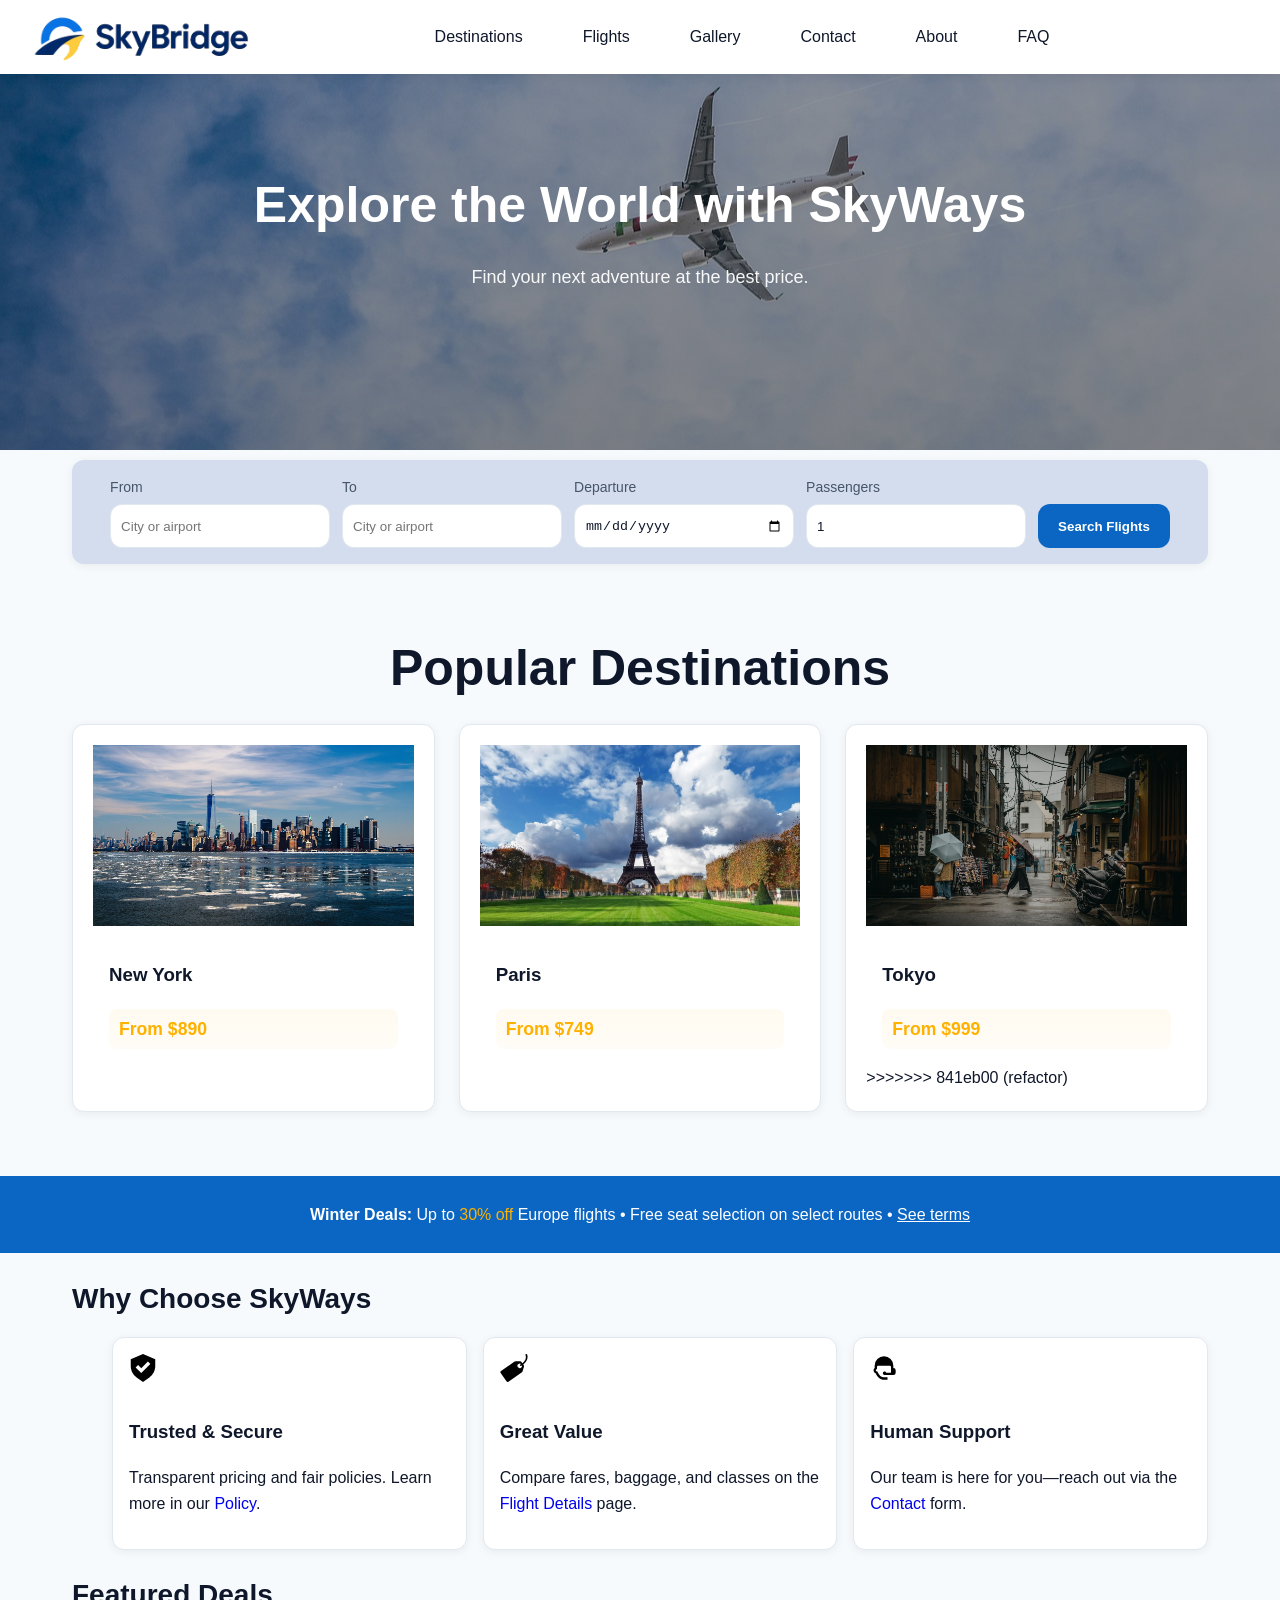
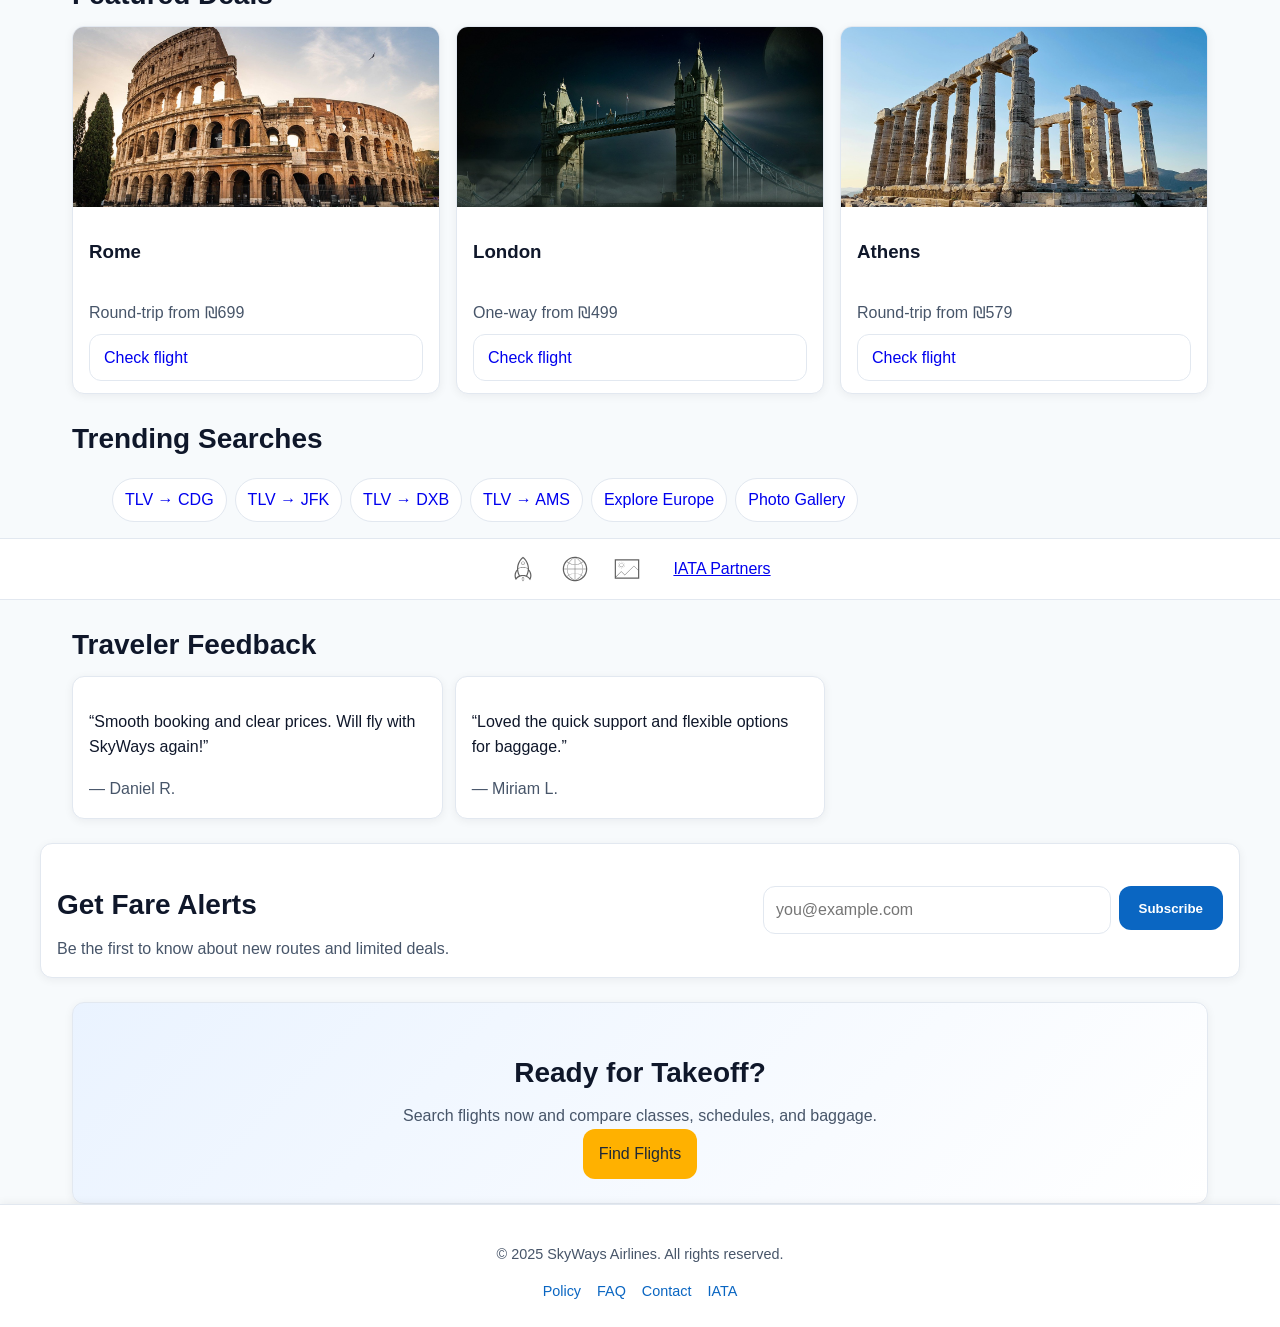
==== commit 1fef5433: "refactor" ====
--- a/index.html
+++ b/index.html
@@ -75,33 +75,28 @@
 
             <div class="cards">
                 <article class="card">
-                    <a href="flight.html?to=New York">
-                        <img src="assets/images/nyc.jpg" alt="New York skyline at dusk" />
-                        <div class="card__body">
-                            <h3>New York</h3>
-                            <p class="muted">From ₪899</p>
-                        </div>
-                    </a>
+                    <img src="assets/images/nyc.jpg" alt="New York skyline at dusk" />
+                    <div class="card__body">
+                        <h3>New York</h3>
+                        <div class="price">From $890</div>
+                    </div>
                 </article>
 
                 <article class="card">
-                    <a href="flight.html?to=Paris">
-                        <img src="assets/images/paris.jpg" alt="Eiffel Tower in Paris at sunset" />
-                        <div class="card__body">
-                            <h3>Paris</h3>
-                            <p class="muted">From ₪749</p>
-                        </div>
-                    </a>
+                    <img src="assets/images/paris.jpg" alt="Eiffel Tower in Paris at sunset" />
+                    <div class="card__body">
+                        <h3>Paris</h3>
+                        <div class="price">From $749</div>
+                    </div>
                 </article>
 
                 <article class="card">
-                    <a href="flight.html?to=Tokyo">
-                        <img src="assets/images/tokyo.jpg" alt="Tokyo city lights at night" />
-                        <div class="card__body">
-                            <h3>Tokyo</h3>
-                            <p class="muted">From ₪999</p>
-                        </div>
-                    </a>
+                    <img src="assets/images/tokyo.jpg" alt="Tokyo city lights at night" />
+                    <div class="card__body">
+                        <h3>Tokyo</h3>
+                        <div class="price">From $999</div>
+                    </div>
+>>>>>>> 841eb00 (refactor)
                 </article>
             </div>
         </section>
--- a/css/base.css
+++ b/css/base.css
@@ -83,4 +83,9 @@
   }
 }
 
+a {
+  text-decoration: none; /* מסיר קו תחתון */
+}
 
+
+
--- a/css/pages.css
+++ b/css/pages.css
@@ -65,6 +65,9 @@
     margin-bottom: 8px;
 }
 
+.feature-list , .chip-list{
+    list-style-type: none;
+}
 
 @media (max-width: 767px) {
     .hero {
@@ -676,6 +679,13 @@
     background: white;
 }
 
+.container h1, #popular-title{
+    text-align: center;
+    margin-top: 24px;
+    font-family: 'Gill Sans', 'Gill Sans MT', Calibri, 'Trebuchet MS', sans-serif;
+    font-size: 50px;
+}
+
 .continent-image {
     width: 100%;
     height: 0;
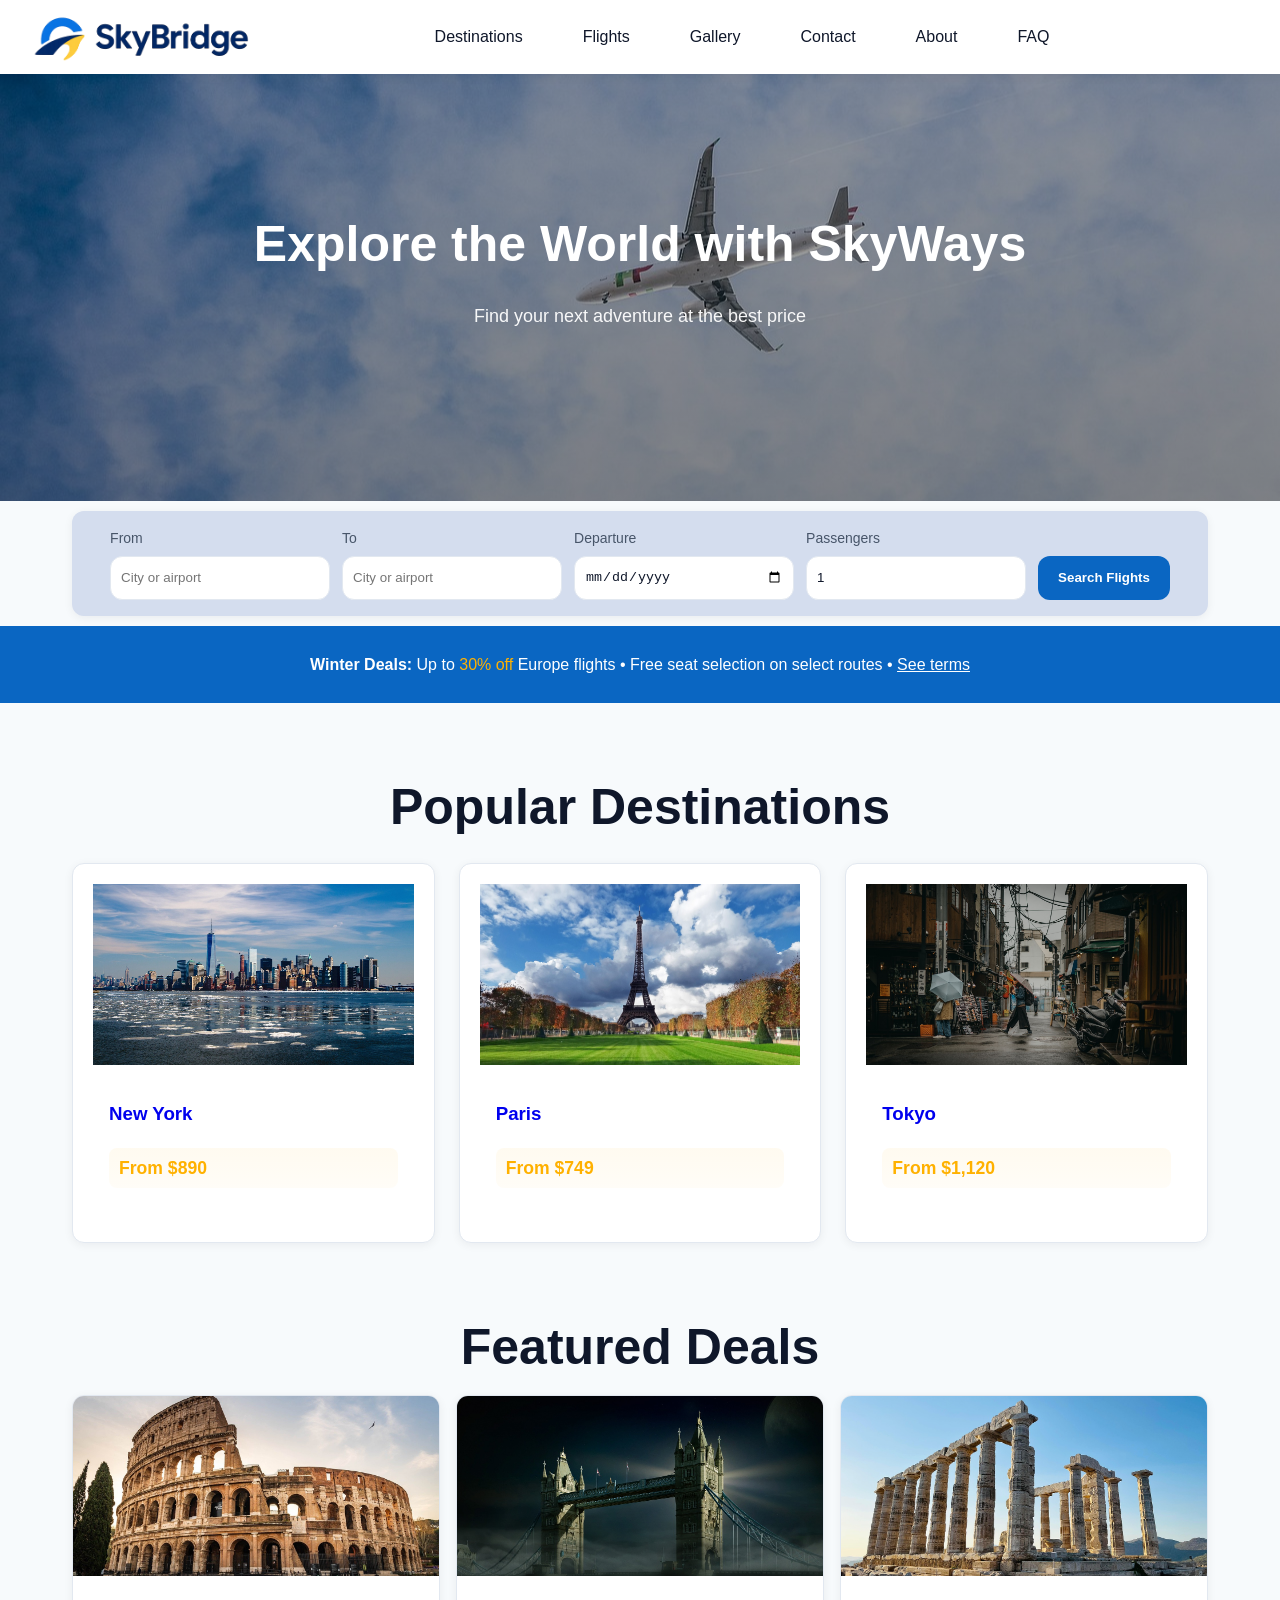
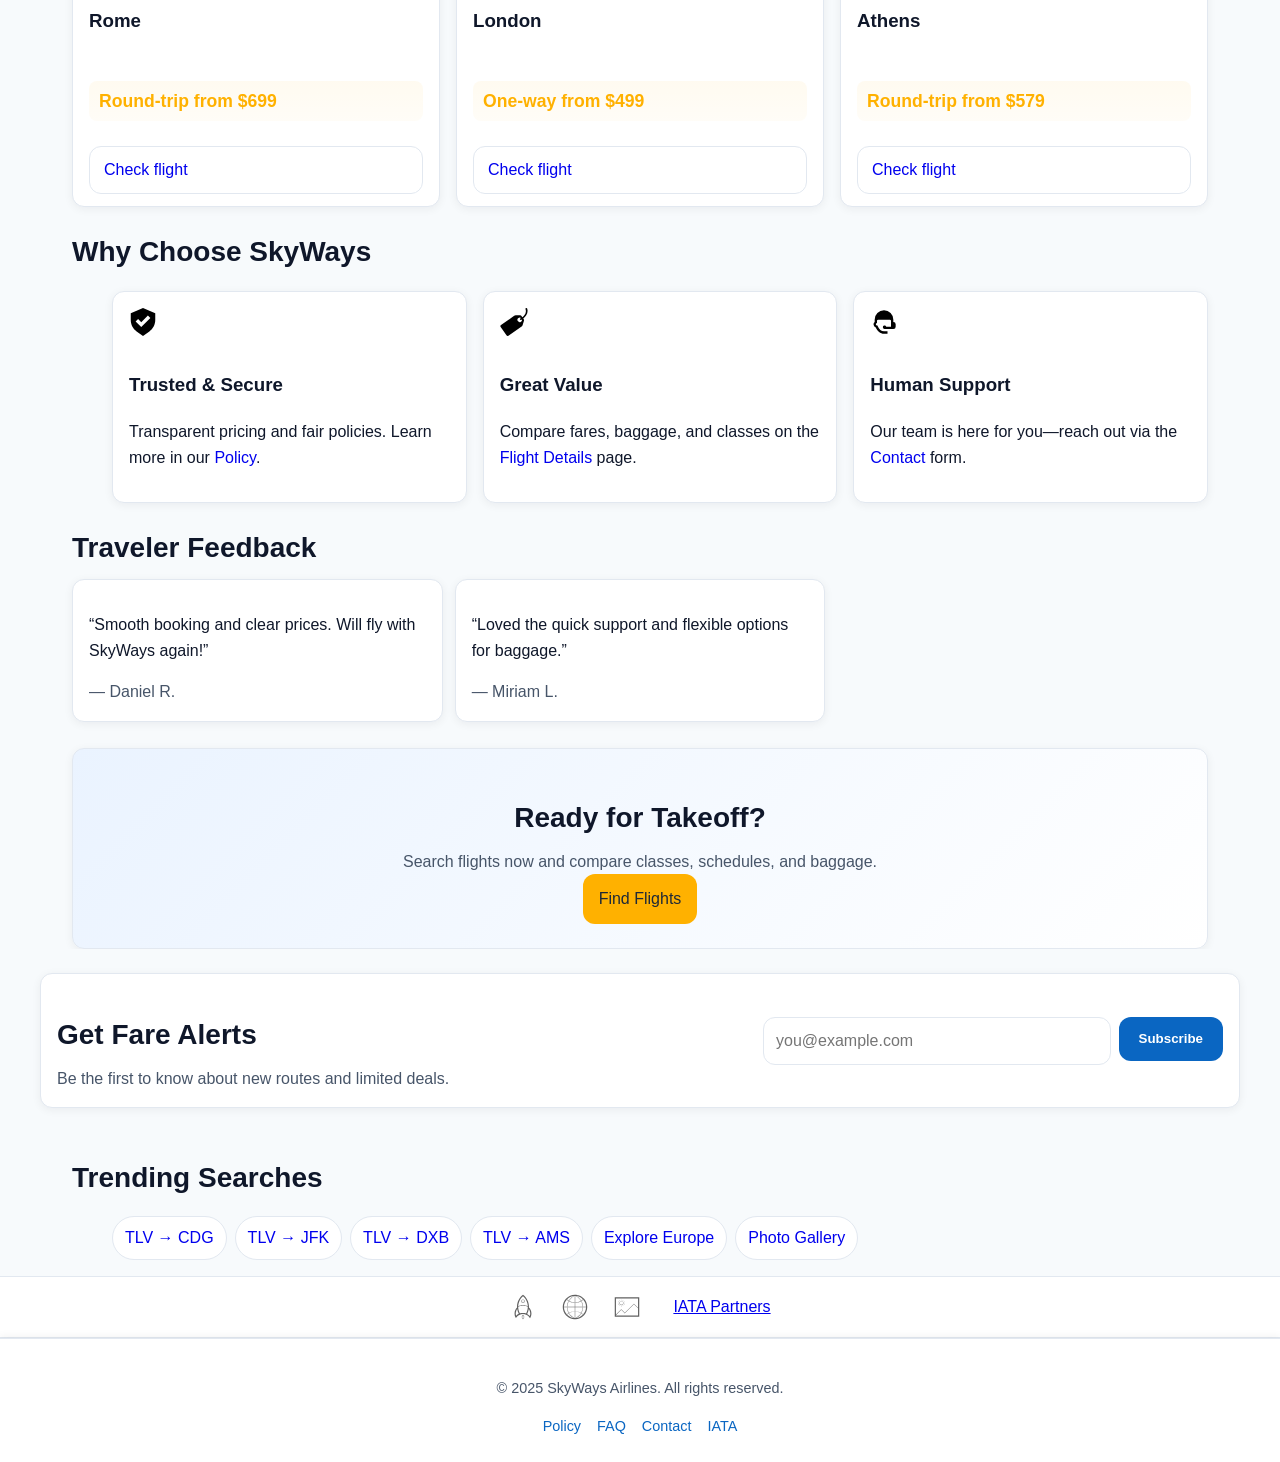
==== commit 694dbef9: "improve view of home page. Download all titles below the navigation bar" ====
--- a/index.html
+++ b/index.html
@@ -34,11 +34,12 @@
     </header>
 
     <main>
+        <br><br>
         <!-- head of page -->
         <section class="hero">
             <div class="hero__content container">
                 <h1>Explore the World with SkyWays</h1>
-                <p>Find your next adventure at the best price.</p>
+                <p>Find your next adventure at the best price</p>
             </div>
         </section>
         <!-- search form -->
@@ -69,43 +70,83 @@
                 <button type="submit" class="btn-primary">Search Flights</button>
             </form>
         </section>
-        <!-- popular destinations -->
-        <section class="highlights container" aria-labelledby="popular-title">
-            <h2 id="popular-title">Popular Destinations</h2>
-
-            <div class="cards">
-                <article class="card">
-                    <img src="assets/images/nyc.jpg" alt="New York skyline at dusk" />
-                    <div class="card__body">
-                        <h3>New York</h3>
-                        <div class="price">From $890</div>
-                    </div>
-                </article>
-
-                <article class="card">
-                    <img src="assets/images/paris.jpg" alt="Eiffel Tower in Paris at sunset" />
-                    <div class="card__body">
-                        <h3>Paris</h3>
-                        <div class="price">From $749</div>
-                    </div>
-                </article>
-
-                <article class="card">
-                    <img src="assets/images/tokyo.jpg" alt="Tokyo city lights at night" />
-                    <div class="card__body">
-                        <h3>Tokyo</h3>
-                        <div class="price">From $999</div>
-                    </div>
->>>>>>> 841eb00 (refactor)
-                </article>
-            </div>
-        </section>
-
-        <!-- promo strip / deals banner -->
+
+                <!-- promo strip / deals banner -->
         <section class="promo-strip" aria-label="Limited-time promotions">
             <div class="container promo-strip__inner">
                 <p><strong>Winter Deals:</strong> Up to <span class="accent">30% off</span> Europe flights • Free seat
                     selection on select routes • <a href="policy.html#pricing" class="link">See terms</a></p>
+            </div>
+        </section>
+        
+        <!-- popular destinations -->
+        <section class="highlights container" aria-labelledby="popular-title">
+            <h2 class="popular-title">Popular Destinations</h2>
+
+            <div class="cards">
+                <article class="card">
+                    <a href="flight.html?to=New York">
+                        <img src="assets/images/nyc.jpg" alt="New York skyline at dusk" />
+                        <div class="card__body">
+                            <h3>New York</h3>
+                            <p class="price">From $890</p>
+                        </div>
+                    </a>
+                </article>
+
+                <article class="card">
+                    <a href="flight.html?to=Paris">
+                        <img src="assets/images/paris.jpg" alt="Eiffel Tower in Paris at sunset" />
+                        <div class="card__body">
+                            <h3>Paris</h3>
+                            <p class="price">From $749</p>
+                        </div>
+                    </a>
+                </article>
+
+                <article class="card">
+                    <a href="flight.html?to=Tokyo">
+                        <img src="assets/images/tokyo.jpg" alt="Tokyo cityscape with Mount Fuji in the background" />
+                        <div class="card__body">
+                            <h3>Tokyo</h3>
+                            <p class="price">From $1,120</p>
+                        </div>
+                    </a>
+                </article>
+            </div>
+        </section>
+
+        <!-- featured deals grid -->
+        <section class="deals container" aria-labelledby="deals-title">
+            <h2 class="popular-title">Featured Deals</h2>
+            <div class="grid grid-3 deals__grid">
+                <article class="deal-card">
+                    <img src="assets/images/rome.jpg" alt="Ancient Colosseum in Rome under blue sky" />
+                    <div class="deal-card__body">
+                        <h3>Rome</h3>
+                        <p class="price">Round-trip from $699</p>
+                        <a class="btn-secondary" href="flight.html?from=TLV&to=FCO&date=2025-12-20&passengers=1">Check
+                            flight</a>
+                    </div>
+                </article>
+                <article class="deal-card">
+                    <img src="assets/images/london.jpg" alt="London skyline with the London Eye" />
+                    <div class="deal-card__body">
+                        <h3>London</h3>
+                        <p class="price">One-way from $499</p>
+                        <a class="btn-secondary" href="flight.html?from=TLV&to=LHR&date=2025-12-18&passengers=1">Check
+                            flight</a>
+                    </div>
+                </article>
+                <article class="deal-card">
+                    <img src="assets/images/athens.jpg" alt="Acropolis in Athens at golden hour" />
+                    <div class="deal-card__body">
+                        <h3>Athens</h3>
+                        <p class="price">Round-trip from $579</p>
+                        <a class="btn-secondary" href="flight.html?from=TLV&to=ATH&date=2025-12-22&passengers=1">Check
+                            flight</a>
+                    </div>
+                </article>
             </div>
         </section>
 
@@ -131,41 +172,46 @@
             </ul>
         </section>
 
-        <!-- featured deals grid -->
-        <section class="deals container" aria-labelledby="deals-title">
-            <h2 id="deals-title">Featured Deals</h2>
-            <div class="grid grid-3 deals__grid">
-                <article class="deal-card">
-                    <img src="assets/images/rome.jpg" alt="Ancient Colosseum in Rome under blue sky" />
-                    <div class="deal-card__body">
-                        <h3>Rome</h3>
-                        <p class="muted">Round-trip from ₪699</p>
-                        <a class="btn-secondary" href="flight.html?from=TLV&to=FCO&date=2025-12-20&passengers=1">Check
-                            flight</a>
-                    </div>
-                </article>
-                <article class="deal-card">
-                    <img src="assets/images/london.jpg" alt="London skyline with the London Eye" />
-                    <div class="deal-card__body">
-                        <h3>London</h3>
-                        <p class="muted">One-way from ₪499</p>
-                        <a class="btn-secondary" href="flight.html?from=TLV&to=LHR&date=2025-12-18&passengers=1">Check
-                            flight</a>
-                    </div>
-                </article>
-                <article class="deal-card">
-                    <img src="assets/images/athens.jpg" alt="Acropolis in Athens at golden hour" />
-                    <div class="deal-card__body">
-                        <h3>Athens</h3>
-                        <p class="muted">Round-trip from ₪579</p>
-                        <a class="btn-secondary" href="flight.html?from=TLV&to=ATH&date=2025-12-22&passengers=1">Check
-                            flight</a>
-                    </div>
-                </article>
-            </div>
-        </section>
-
-        <!-- trending searches (internal links) -->
+        <!-- testimonial / trust snippet -->
+        <section class="trust container" aria-labelledby="trust-title">
+            <h2 id="trust-title">Traveler Feedback</h2>
+            <div class="cards cards--tight">
+                <article class="quote-card" aria-label="Customer review">
+                    <p>“Smooth booking and clear prices. Will fly with SkyWays again!”</p>
+                    <p class="muted">— Daniel R.</p>
+                </article>
+                <article class="quote-card" aria-label="Customer review">
+                    <p>“Loved the quick support and flexible options for baggage.”</p>
+                    <p class="muted">— Miriam L.</p>
+                </article>
+            </div>
+        </section>
+        <br>
+                <!-- subtle CTA -->
+        <section class="cta container" aria-label="Book your next trip">
+            <div class="cta__box">
+                <h2>Ready for Takeoff?</h2>
+                <p class="muted">Search flights now and compare classes, schedules, and baggage.</p>
+                <a class="btn-accent" href="flight.html">Find Flights</a>
+            </div>
+        </section>
+
+        <!-- newsletter signup (non-functional placeholder; submits to thank-you) -->
+        <section class="newsletter" aria-labelledby="news-title">
+            <div class="container newsletter__box">
+                <div class="newsletter__copy">
+                    <h2 id="news-title">Get Fare Alerts</h2>
+                    <p class="muted">Be the first to know about new routes and limited deals.</p>
+                </div>
+                <form class="newsletter__form" action="thank-you.html" method="get">
+                    <label class="visually-hidden" for="email">Email</label>
+                    <input id="email" name="email" type="email" placeholder="you@example.com" required />
+                    <button type="submit" class="btn-primary">Subscribe</button>
+                </form>
+            </div>
+        </section>
+
+                <!-- trending searches (internal links) -->
         <section class="trending container" aria-labelledby="trending-title">
             <h2 id="trending-title">Trending Searches</h2>
             <nav aria-label="Trending flight searches">
@@ -190,45 +236,6 @@
             </div>
         </section>
 
-        <!-- testimonial / trust snippet -->
-        <section class="trust container" aria-labelledby="trust-title">
-            <h2 id="trust-title">Traveler Feedback</h2>
-            <div class="cards cards--tight">
-                <article class="quote-card" aria-label="Customer review">
-                    <p>“Smooth booking and clear prices. Will fly with SkyWays again!”</p>
-                    <p class="muted">— Daniel R.</p>
-                </article>
-                <article class="quote-card" aria-label="Customer review">
-                    <p>“Loved the quick support and flexible options for baggage.”</p>
-                    <p class="muted">— Miriam L.</p>
-                </article>
-            </div>
-        </section>
-
-        <!-- newsletter signup (non-functional placeholder; submits to thank-you) -->
-        <section class="newsletter" aria-labelledby="news-title">
-            <div class="container newsletter__box">
-                <div class="newsletter__copy">
-                    <h2 id="news-title">Get Fare Alerts</h2>
-                    <p class="muted">Be the first to know about new routes and limited deals.</p>
-                </div>
-                <form class="newsletter__form" action="thank-you.html" method="get">
-                    <label class="visually-hidden" for="email">Email</label>
-                    <input id="email" name="email" type="email" placeholder="you@example.com" required />
-                    <button type="submit" class="btn-primary">Subscribe</button>
-                </form>
-            </div>
-        </section>
-
-        <!-- subtle CTA -->
-        <section class="cta container" aria-label="Book your next trip">
-            <div class="cta__box">
-                <h2>Ready for Takeoff?</h2>
-                <p class="muted">Search flights now and compare classes, schedules, and baggage.</p>
-                <a class="btn-accent" href="flight.html">Find Flights</a>
-            </div>
-        </section>
-
     </main>
 
     <footer class="footer">
--- a/css/components.css
+++ b/css/components.css
@@ -123,6 +123,7 @@
 .promo-strip {
     background: #0A66C2;
     color: #fff;
+    margin: 10px 0 0 0;
 }
 
 .promo-strip__inner {
--- a/css/pages.css
+++ b/css/pages.css
@@ -627,6 +627,10 @@
     color: var(--text);
 }
 
+.italic{
+    font-style: italic;
+}
+
 @media (max-width: 767px) {
     .gallery-grid {
         gap: 14px;
@@ -679,9 +683,8 @@
     background: white;
 }
 
-.container h1, #popular-title{
+.container h1, .popular-title{
     text-align: center;
-    margin-top: 24px;
     font-family: 'Gill Sans', 'Gill Sans MT', Calibri, 'Trebuchet MS', sans-serif;
     font-size: 50px;
 }
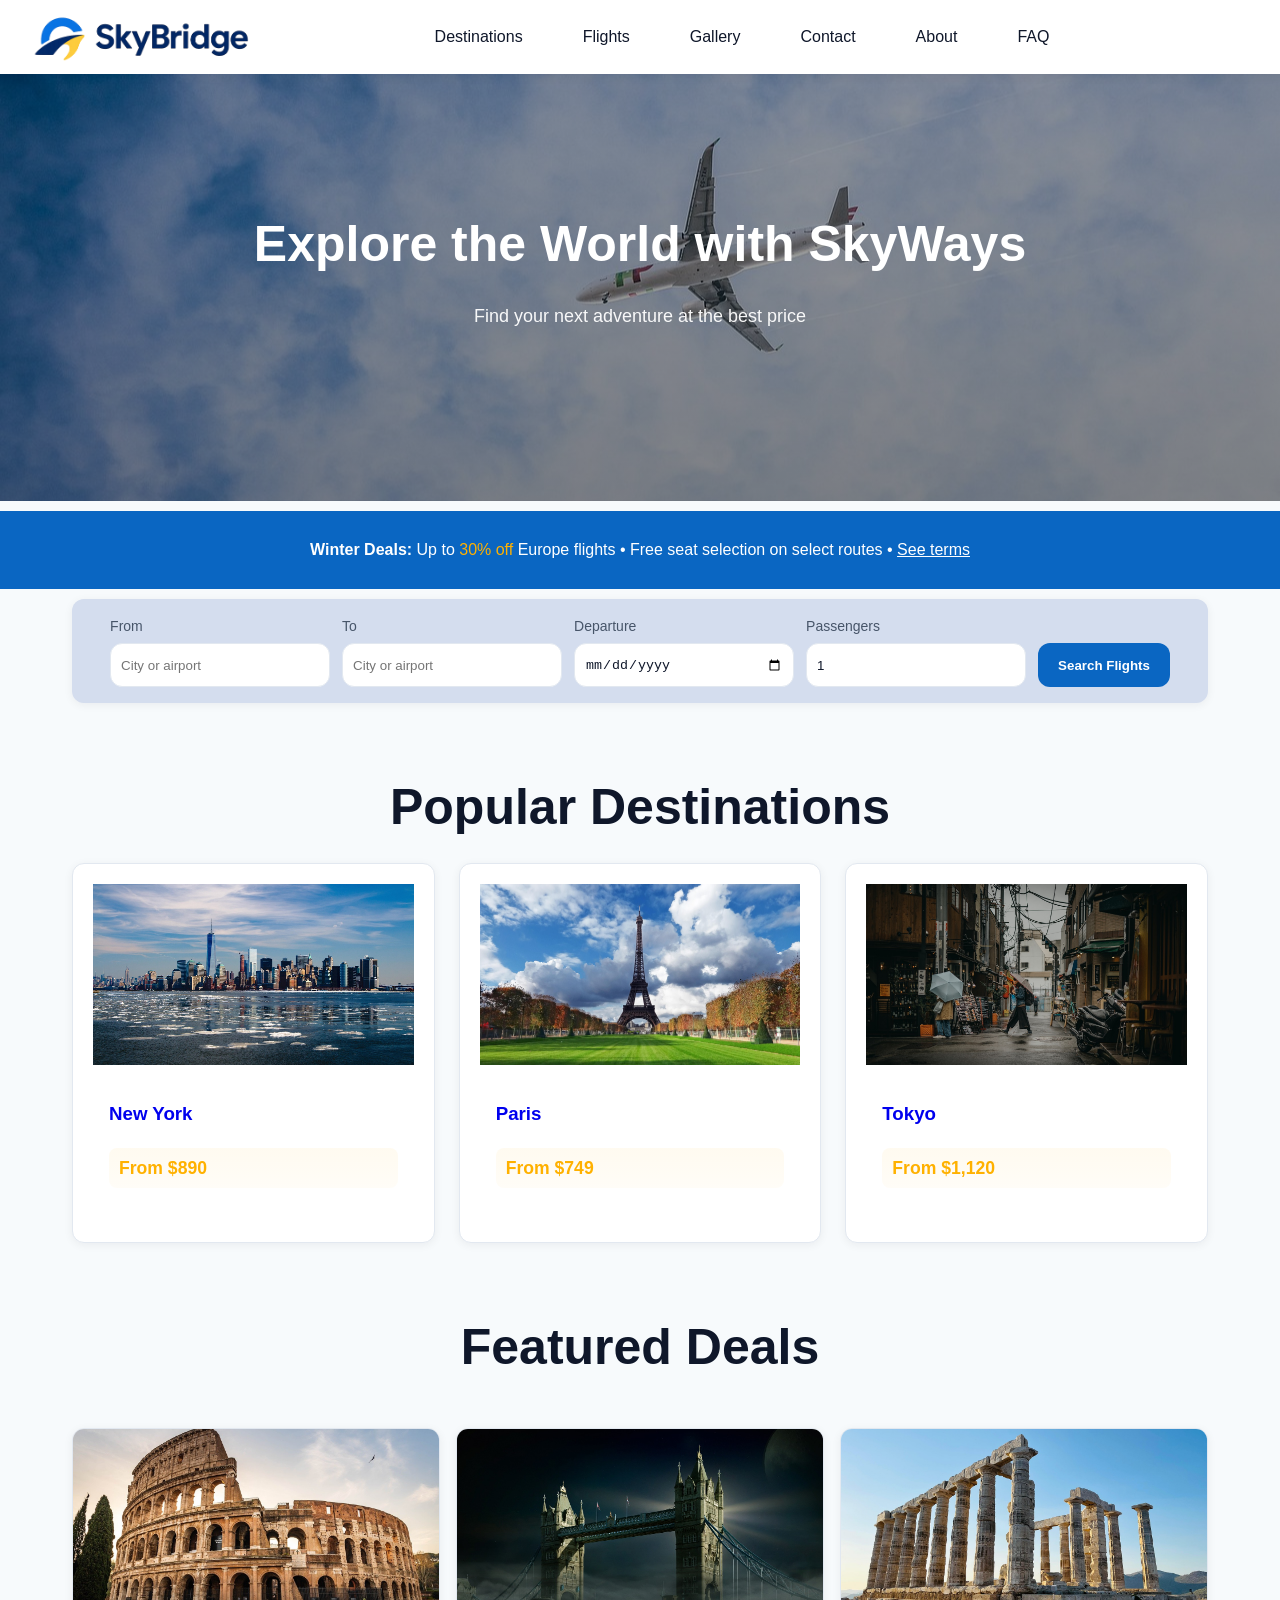
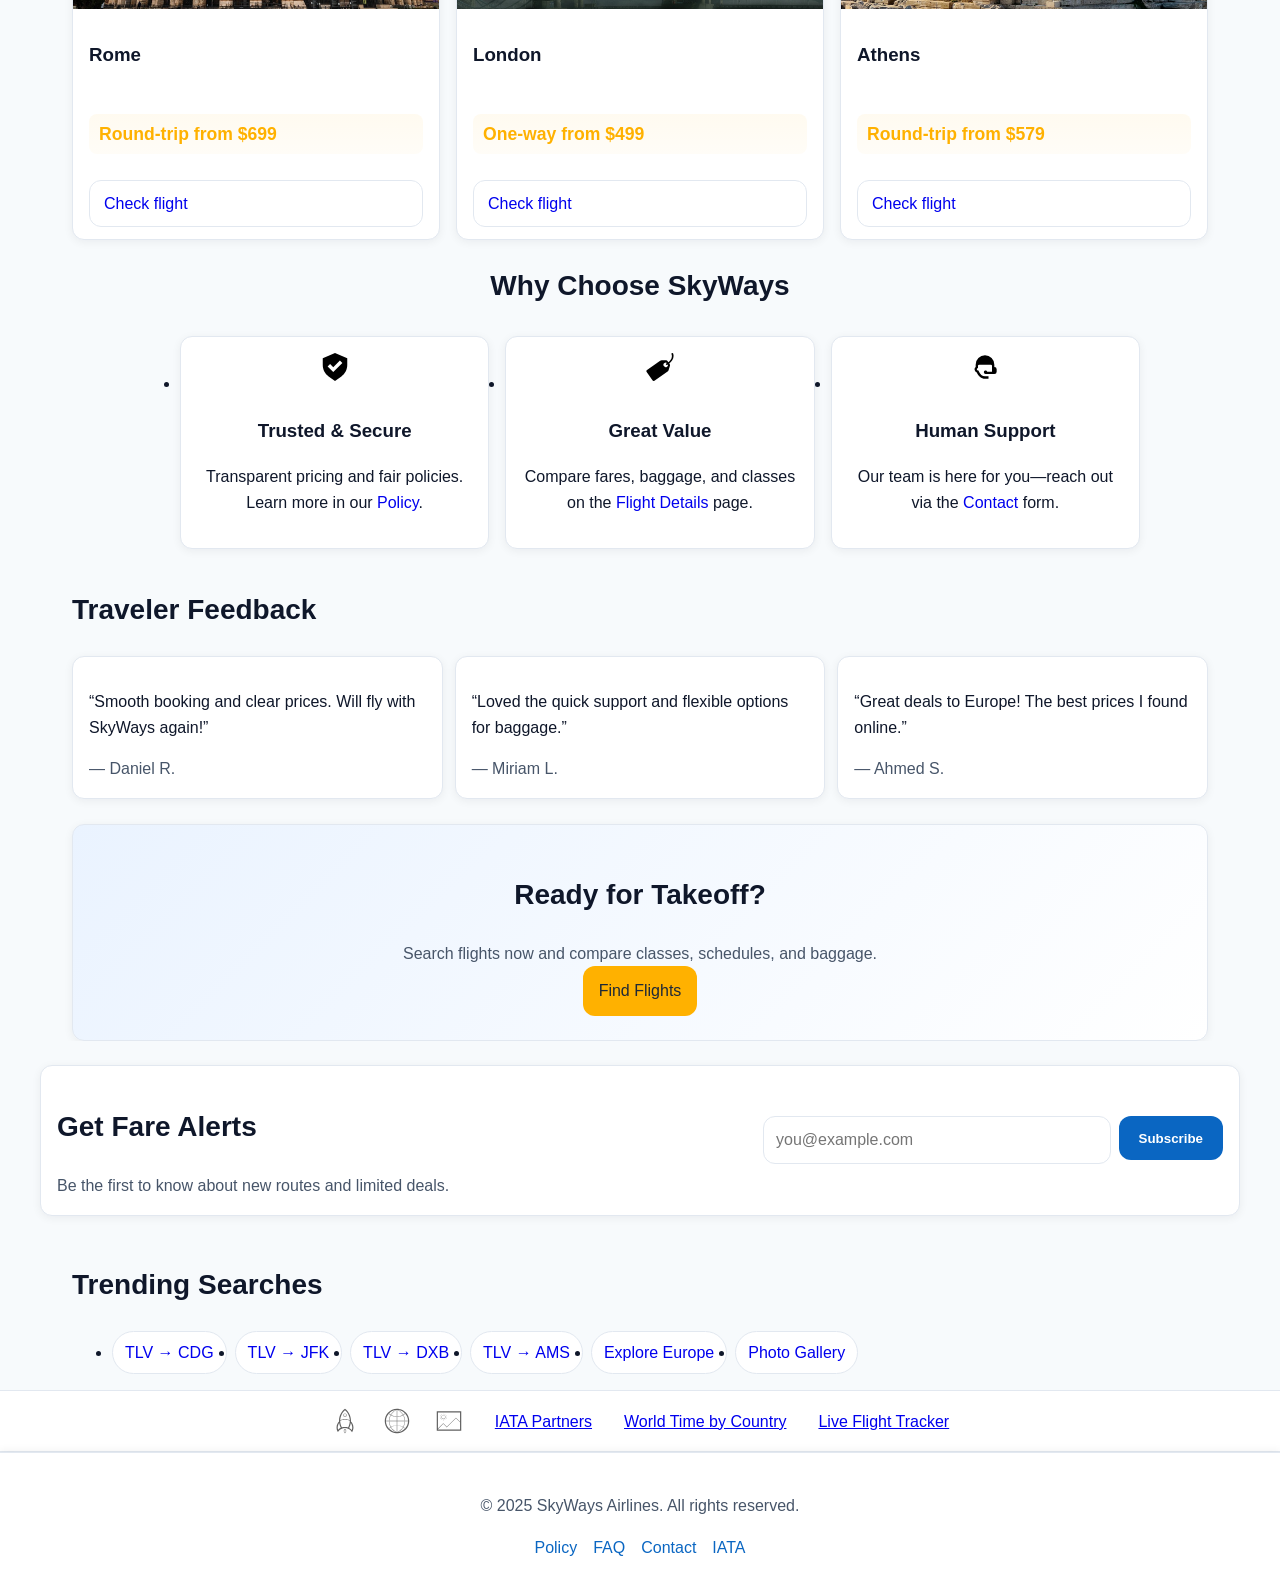
==== commit bc5f5b41: "fixed" ====
--- a/index.html
+++ b/index.html
@@ -42,43 +42,44 @@
                 <p>Find your next adventure at the best price</p>
             </div>
         </section>
-        <!-- search form -->
-        <section class="search container" aria-labelledby="search-title">
-            <h2 id="search-title" class="visually-hidden">Search flights</h2>
-
-            <form class="search-form" method="get" action="flight.html">
-                <label>
-                    From
-                    <input type="text" name="from" placeholder="City or airport" required />
-                </label>
-
-                <label>
-                    To
-                    <input type="text" name="to" placeholder="City or airport" required />
-                </label>
-
-                <label>
-                    Departure
-                    <input type="date" name="date" required />
-                </label>
-
-                <label>
-                    Passengers
-                    <input type="number" name="passengers" min="1" value="1" required />
-                </label>
-
-                <button type="submit" class="btn-primary">Search Flights</button>
-            </form>
-        </section>
-
-                <!-- promo strip / deals banner -->
+
+        <!-- promo strip / deals banner -->
         <section class="promo-strip" aria-label="Limited-time promotions">
             <div class="container promo-strip__inner">
                 <p><strong>Winter Deals:</strong> Up to <span class="accent">30% off</span> Europe flights • Free seat
                     selection on select routes • <a href="policy.html#pricing" class="link">See terms</a></p>
             </div>
         </section>
-        
+
+        <!-- search form -->
+        <section class="search container" aria-labelledby="search-title">
+            <h2 id="search-title" class="visually-hidden">Search flights</h2>
+
+            <form class="search-form" method="get" action="flight.html">
+                <label>
+                    From
+                    <input type="text" name="from" placeholder="City or airport" required />
+                </label>
+
+                <label>
+                    To
+                    <input type="text" name="to" placeholder="City or airport" required />
+                </label>
+
+                <label>
+                    Departure
+                    <input type="date" name="date" required />
+                </label>
+
+                <label>
+                    Passengers
+                    <input type="number" name="passengers" min="1" value="1" required />
+                </label>
+
+                <button type="submit" class="btn-primary">Search Flights</button>
+            </form>
+        </section>
+
         <!-- popular destinations -->
         <section class="highlights container" aria-labelledby="popular-title">
             <h2 class="popular-title">Popular Destinations</h2>
@@ -184,10 +185,13 @@
                     <p>“Loved the quick support and flexible options for baggage.”</p>
                     <p class="muted">— Miriam L.</p>
                 </article>
+                <article class="quote-card" aria-label="Customer review">
+                    <p>“Great deals to Europe! The best prices I found online.”</p>
+                    <p class="muted">— Ahmed S.</p>
             </div>
         </section>
         <br>
-                <!-- subtle CTA -->
+        <!-- subtle CTA -->
         <section class="cta container" aria-label="Book your next trip">
             <div class="cta__box">
                 <h2>Ready for Takeoff?</h2>
@@ -211,7 +215,7 @@
             </div>
         </section>
 
-                <!-- trending searches (internal links) -->
+        <!-- trending searches (internal links) -->
         <section class="trending container" aria-labelledby="trending-title">
             <h2 id="trending-title">Trending Searches</h2>
             <nav aria-label="Trending flight searches">
@@ -233,6 +237,12 @@
                 <img src="assets/icons/partner2.svg" alt="Partner Airline Two logo" />
                 <img src="assets/icons/partner3.svg" alt="Partner Airline Three logo" />
                 <a class="partner-cta" href="https://www.iata.org/" target="_blank" rel="noopener">IATA Partners</a>
+                <a class="partner-cta" href="https://www.timeanddate.com/worldclock/" target="_blank" rel="noopener">
+                    World Time by Country
+                </a>
+                <a class="partner-cta" href="https://www.flightradar24.com/" target="_blank" rel="noopener">
+                    Live Flight Tracker
+                </a>
             </div>
         </section>
 
--- a/css/components.css
+++ b/css/components.css
@@ -13,7 +13,7 @@
 }
 
 .search-form {
-    background:#d4ddee;
+    background: #d4ddee;
     box-shadow: var(--shadow-1);
     border-radius: var(--radius);
     padding: 16px;
@@ -140,6 +140,13 @@
     color: #FFB100;
 }
 
+.features {
+    text-align: center;
+    display: flex;
+    flex-direction: column;
+    align-items: center;
+}
+
 .features h2 {
     margin-bottom: 12px;
 }
@@ -147,7 +154,10 @@
 .feature-list {
     display: grid;
     grid-template-columns: repeat(3, 1fr);
+    place-items: center; 
     gap: 16px;
+    width: 100%;
+    max-width: 1000px;
 }
 
 .feature {
@@ -156,6 +166,7 @@
     border-radius: var(--radius);
     padding: 16px;
     box-shadow: var(--shadow-1);
+    text-align: center; 
 }
 
 .feature__icon {
@@ -345,12 +356,12 @@
     .cards {
         grid-template-columns: 1fr;
     }
-    
+
     .search-form {
         flex-direction: column;
         align-items: stretch;
     }
-    
+
     .search-form label {
         min-width: 100%;
     }
@@ -368,4 +379,4 @@
     .cards {
         grid-template-columns: repeat(3, 1fr);
     }
-}
+}
--- a/css/pages.css
+++ b/css/pages.css
@@ -12,80 +12,88 @@
   --transition: 0.5s;
 }
 
-/* hero */
- .hero , .hero2 {
-    position: relative;
-    min-height: 50vh;
-    display: flex;
-    align-items: center;
-    justify-content: center;
-    background: url("../assets/images/hero-plane.jpg") center/cover no-repeat;
-    color: #fff;
-    text-align: center;
-      position: relative;
+
+
+
+
+
+
+/* Base hero styles shared */
+.hero, .hero2 {
+  position: relative;
+  min-height: 50vh;
+  display: flex;
+  align-items: center;
+  justify-content: center;
+  color: #fff;
+  text-align: center;
+  overflow: hidden; /* prevents scrollbars when the image scales */
+}
+
+.hero__content {
+  position: relative;
+  z-index: 2;
+  padding: 0 16px;
+}
+
+.hero__content h1 {
+  font-size: clamp(28px, 4vw, 44px);
+  margin: 0 0 8px;
+}
+
+.hero__content p {
+  font-size: clamp(14px, 2vw, 18px);
+  opacity: .95;
+}
+
+/* Specific to hero2: use an actual <img> instead of CSS background */
+.hero2__bg {
+  position: absolute;
+  inset: 0;
+  width: 100%;
+  height: 100%;
+  z-index: 0;
+  object-position: center;
+  background: #000; 
+}
+
+/* Subtle gradient overlay (like your .hero::before) */
+.hero2__overlay {
+  content: "";
+  position: absolute;
+  inset: 0;
+  z-index: 1;
+  background: linear-gradient(to bottom, rgba(0,0,0,.35), rgba(0,0,0,.45));
+}
+
+/* From tablets/desktop up: go immersive and allow cropping */
+@media (min-width: 768px) {
+  .hero2__bg {
+    object-fit: cover;
+  }
+}
+
+/* Keep your original .hero (home) background image behavior */
+.hero {
+  background: url("../assets/images/hero-plane.jpg") center/cover no-repeat;
 }
 
 .hero::before {
-    content: "";
-    position: absolute;
-    inset: 0;
-    background: linear-gradient(to bottom, rgba(0, 0, 0, .35), rgba(0, 0, 0, .45));
-}
-
-.hero2{
-    background: url("https://img.mako.co.il/2015/11/10/ThinkstockPhotos_537741795_i.jpg") center/cover no-repeat ;
-    color: #ffffff;
-}
-
-.hero__content {
-    position: relative;
-    z-index: 1;
-}
-
-.hero__content h1 {
-    font-size: 40px;
-    margin: 0 0 8px;
-}
-
-.hero__content p {
-    font-size: 18px;
-    opacity: .95;
-}
-
-.trending {
-    margin-top: 8px;
-}
-
-.deals h2,
-.features h2,
-.trending h2,
-.trust h2,
-.newsletter h2,
-.cta h2 {
-    margin-bottom: 8px;
-}
-
-.feature-list , .chip-list{
-    list-style-type: none;
-}
-
-@media (max-width: 767px) {
-    .hero {
-        min-height: 56vh;
-    }
-
-    .hero__content h1 {
-        font-size: 32px;
-    }
-
-    .hero__content p {
-        font-size: 16px;
-    }
-
-    .search-form {
-        flex-direction: column;
-        align-items: stretch;
-    }
+  content: "";
+  position: absolute;
+  inset: 0;
+  background: linear-gradient(to bottom, rgba(0,0,0,.35), rgba(0,0,0,.45));
+  z-index: 1;
+}
+
+/* Team images: make them responsive and tidy squares */
+.team-member img {
+  width: 100%;
+  height: auto;
+  aspect-ratio: 1 / 1;
+  object-fit: cover;
+  border-radius: 12px;
+  display: block;
 }
 
 
@@ -776,13 +784,6 @@
     .continent-name {
         font-size: 14px;
     }
-
-    .dropdown {
-        position: relative;
-        bottom: 0;
-        left: 0;
-        box-shadow: none;
-    }
 }
 
 @media (min-width: 768px) and (max-width: 1023px) {
@@ -1049,7 +1050,7 @@
 
 
 
-
+/* flight */
 .booking-header {
   background: linear-gradient(to right, #000, #222);
   color: white;
@@ -1058,8 +1059,8 @@
   position: relative;
   left: 50%;
   right: 50%;
-  width: 100vw; /* כל רוחב המסך */
-  margin-left: -50vw; /* מושך שמאלה כדי לצאת מהקונטיינר */
+  width: 100vw; 
+  margin-left: -50vw; 
   box-sizing: border-box;
 }
 
@@ -1073,12 +1074,11 @@
 header.booking-header p {
   font-size: 1.1rem;
   margin-top: 0.5rem;
-  color: #d4af37; /* Gold accent */
+  color: #d4af37; 
 }
 
 .booking-container {
   max-width: 700px;
-  width: 500px;
   background: white;
   margin: 2rem auto;
   padding: 2rem;
@@ -1153,13 +1153,6 @@
   transform: translateY(-2px);
 }
 
-/* Footer */
-footer {
-  text-align: center;
-  padding: 1rem;
-  color: #888;
-  font-size: 0.9rem;
-}
 
 
 
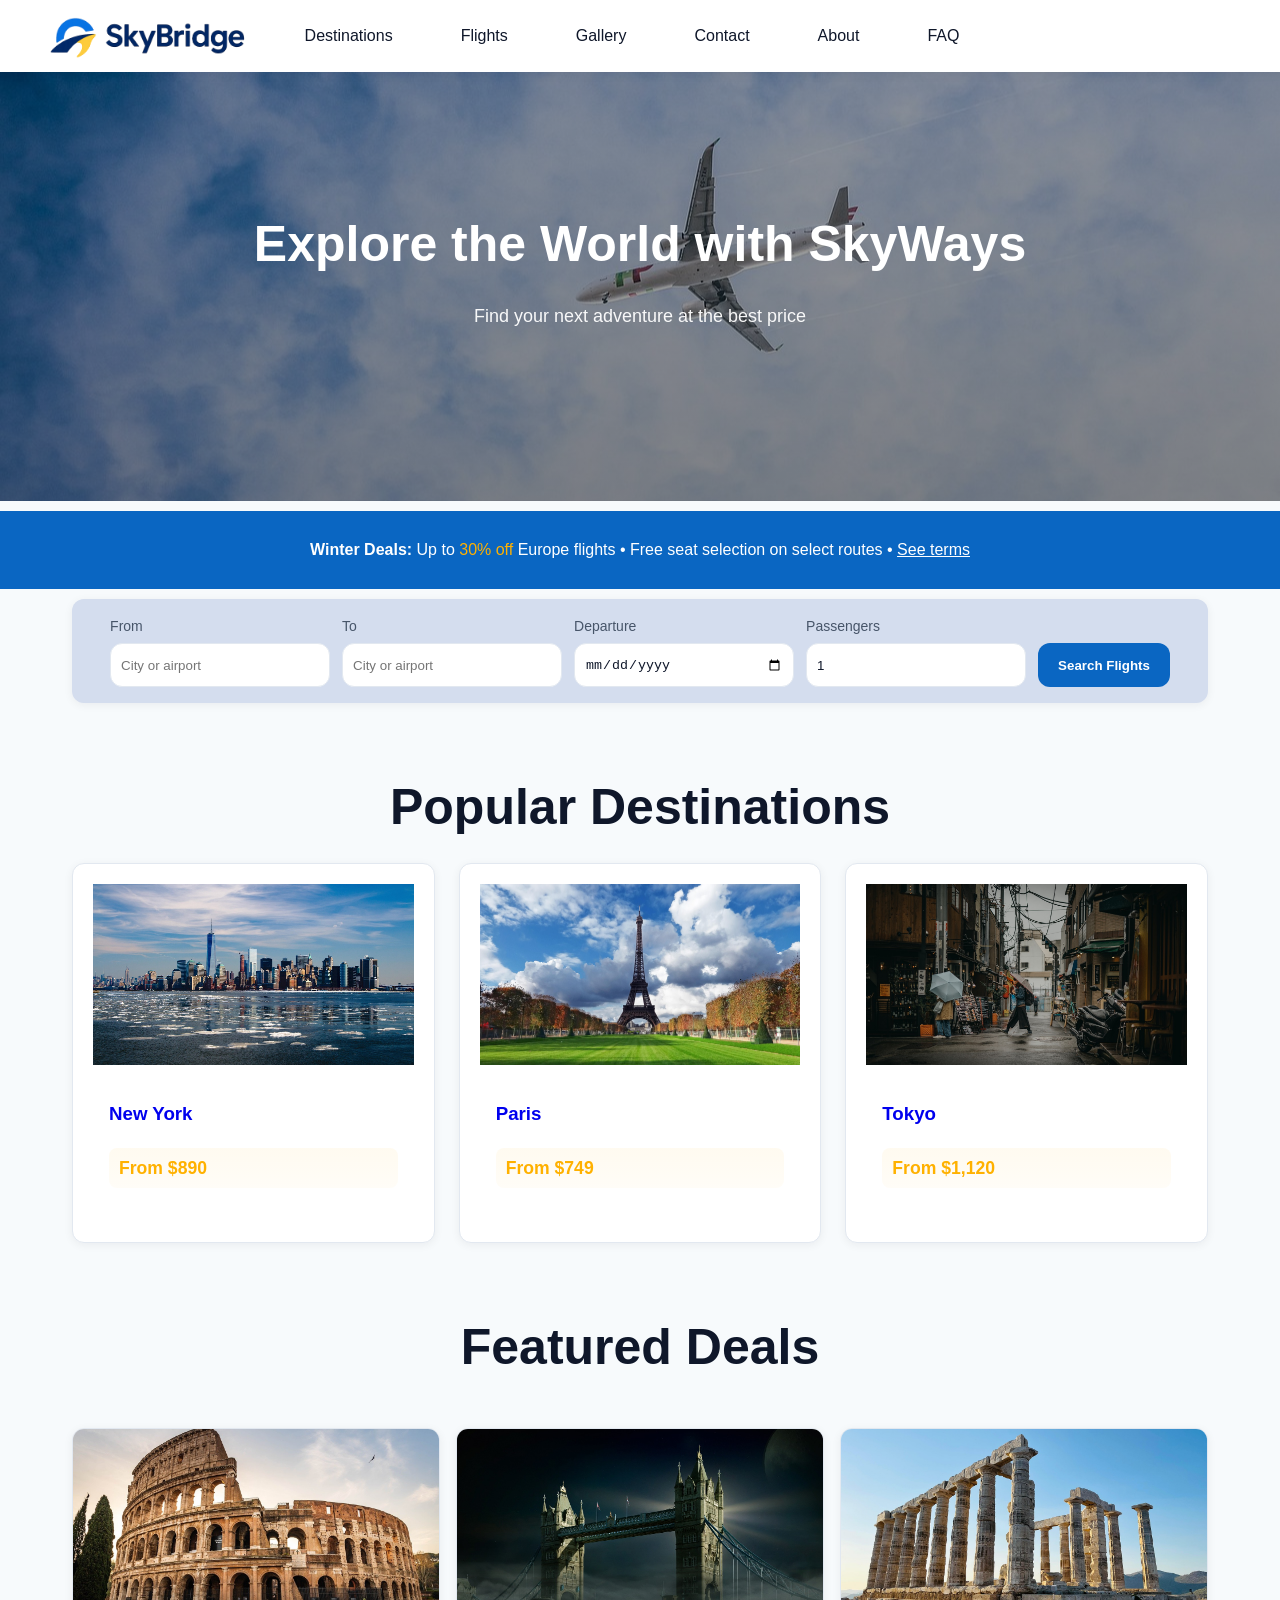
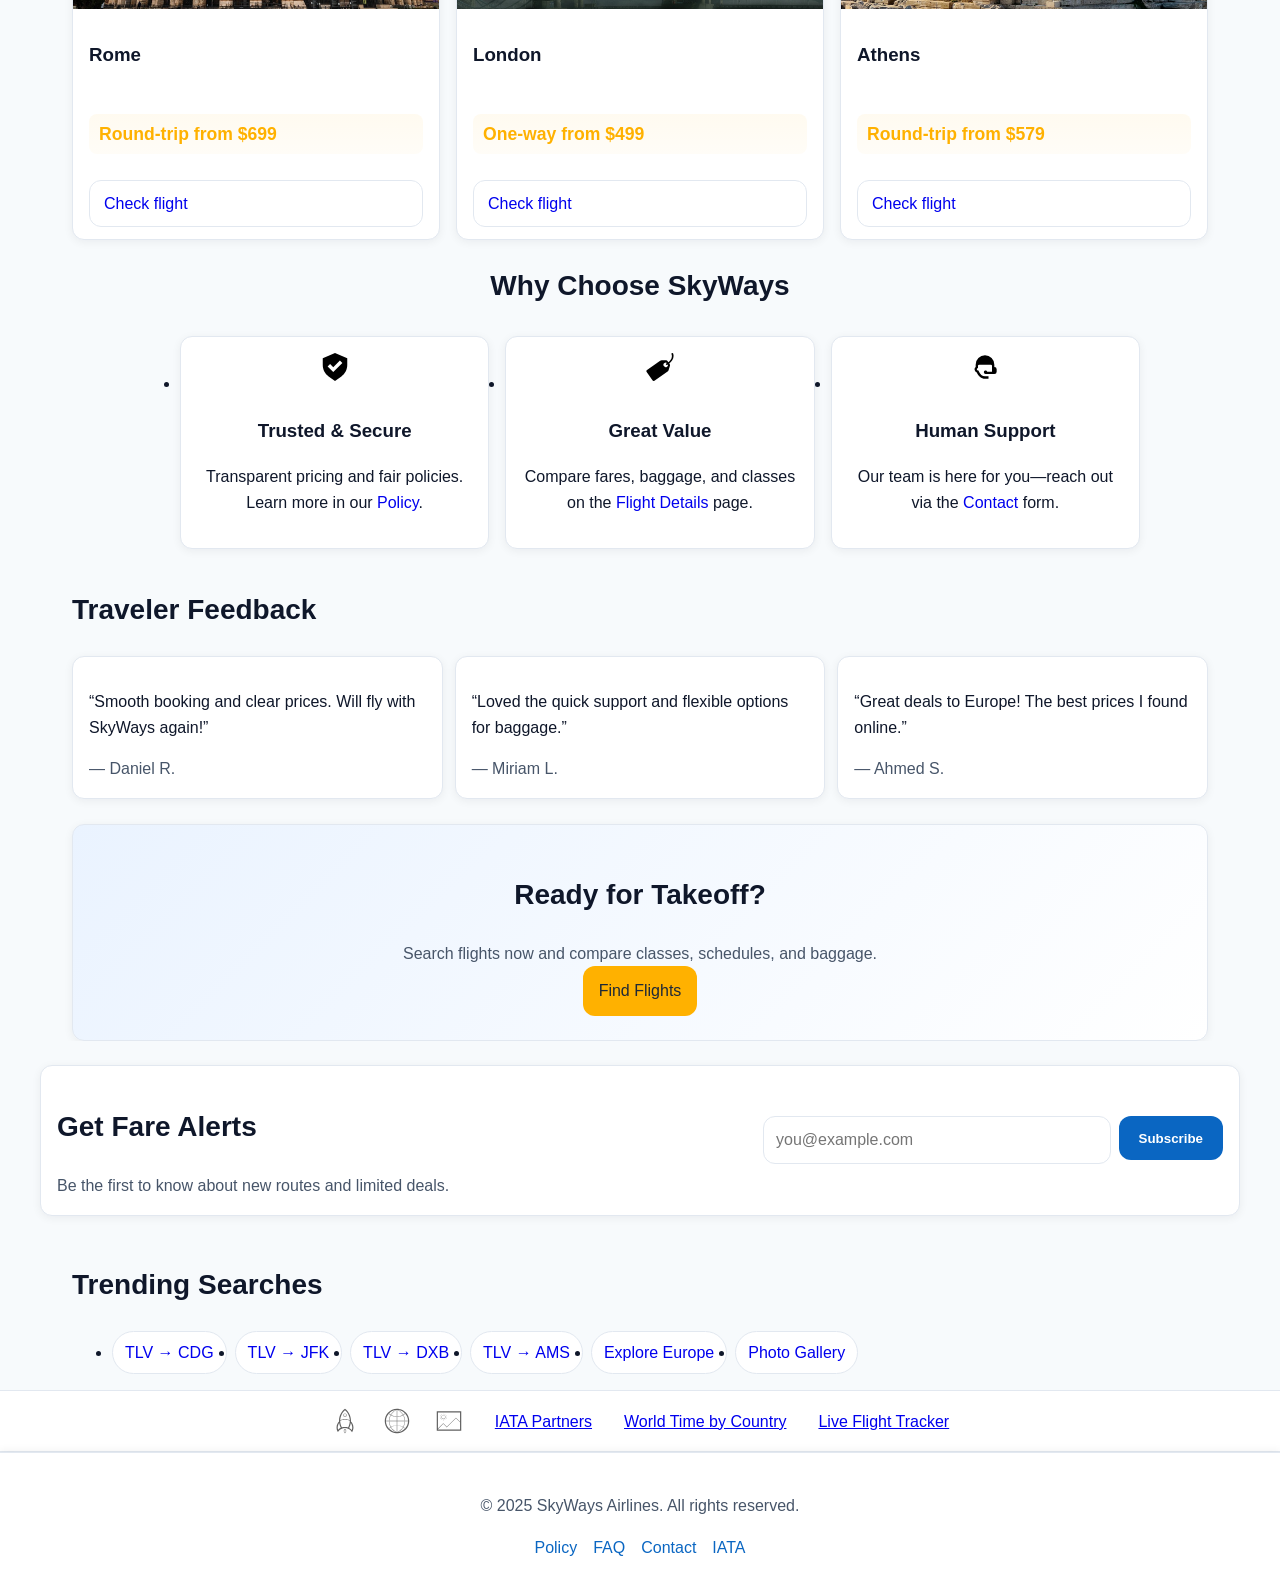
==== commit 9f643794: "fix finally" ====
--- a/index.html
+++ b/index.html
@@ -13,25 +13,32 @@
 </head>
 
 <body>
-    <header>
-        <!-- navbar -->
-        <nav class="navbar" aria-label="Primary">
-            <a class="logo" href="index.html">
-                <picture>
-                    <source srcset="assets/icons/logo-stacked.png" media="(max-width: 768px)">
-                    <img src="assets/icons/logo-horizontal.png" alt="SkyWays logo" />
-                </picture>
-            </a>
-            <ul class="nav-links">
-                <li><a href="destinations.html">Destinations</a></li>
-                <li><a href="flight.html">Flights</a></li>
-                <li><a href="gallery.html">Gallery</a></li>
-                <li><a href="contact.html">Contact</a></li>
-                <li><a href="about.html">About</a></li>
-                <li><a href="faq.html">FAQ</a></li>
-            </ul>
-        </nav>
-    </header>
+<header>
+    <!-- navbar -->
+    <nav class="navbar" aria-label="Primary">
+        <a class="logo" href="index.html">
+            <picture>
+                <source srcset="assets/icons/logo-stacked.png" media="(max-width: 768px)">
+                <img src="assets/icons/logo-horizontal.png" alt="SkyWays logo" />
+            </picture>
+        </a>
+        
+        <!-- CSS-only hamburger toggle -->
+        <input type="checkbox" id="nav-toggle" class="nav-toggle" />
+        <label for="nav-toggle" class="nav-toggle-label">
+            <span></span>
+        </label>
+        
+        <ul class="nav-links">
+            <li><a href="destinations.html">Destinations</a></li>
+            <li><a href="flight.html">Flights</a></li>
+            <li><a href="gallery.html">Gallery</a></li>
+            <li><a href="contact.html">Contact</a></li>
+            <li><a href="about.html">About</a></li>
+            <li><a href="faq.html">FAQ</a></li>
+        </ul>
+    </nav>
+</header>
 
     <main>
         <br><br>
--- a/css/layout.css
+++ b/css/layout.css
@@ -4,28 +4,87 @@
     display: flex;
     align-items: center;
     justify-content: space-between;
-    padding: 12px 16px;
+    padding: 16px 32px;
     box-shadow: var(--shadow-1);
     width: 100%;
     top: 0;
     left: 0;
     z-index: 1000;
+    position: relative;
 }
 
 .logo {
     flex-shrink: 0;
     display: flex;
     align-items: center;
+    z-index: 1001;
 }
 
 .logo img {
-    max-height: 80px;
+    max-height: 50px;
     height: auto;
     width: auto;
     max-width: 200px;
     display: block;
     object-fit: contain;
-    object-position: left center;
+}
+
+/* Hide checkbox */
+.nav-toggle {
+    display: none;
+}
+
+/* Hamburger label */
+.nav-toggle-label {
+    display: none;
+    flex-direction: column;
+    cursor: pointer;
+    z-index: 1001;
+    width: 40px;
+    height: 40px;
+    justify-content: center;
+    align-items: center;
+    position: relative;
+}
+
+.nav-toggle-label span,
+.nav-toggle-label span::before,
+.nav-toggle-label span::after {
+    display: block;
+    width: 24px;
+    height: 2px;
+    background: var(--text);
+    border-radius: 2px;
+    position: absolute;
+    transition: all 0.3s ease;
+}
+
+.nav-toggle-label span::before,
+.nav-toggle-label span::after {
+    content: '';
+}
+
+.nav-toggle-label span::before {
+    top: -8px;
+}
+
+.nav-toggle-label span::after {
+    top: 8px;
+}
+
+/* Animate hamburger when checked */
+.nav-toggle:checked~.nav-toggle-label span {
+    background: transparent;
+}
+
+.nav-toggle:checked~.nav-toggle-label span::before {
+    transform: rotate(45deg);
+    top: 0;
+}
+
+.nav-toggle:checked~.nav-toggle-label span::after {
+    transform: rotate(-45deg);
+    top: 0;
 }
 
 .nav-links {
@@ -37,6 +96,10 @@
     flex-wrap: wrap;
     justify-content: center;
     align-items: center;
+}
+
+.nav-links li {
+    margin: 0;
 }
 
 .nav-links a {
@@ -45,81 +108,138 @@
     font-weight: 500;
     font-size: 16px;
     white-space: nowrap;
+    transition: color 0.2s ease;
+    position: relative;
+    padding: 8px 4px;
+}
+
+.nav-links a::after {
+    content: '';
+    position: absolute;
+    bottom: 4px;
+    left: 4px;
+    right: 4px;
+    height: 2px;
+    background: var(--primary);
+    transform: scaleX(0);
+    transition: transform 0.3s ease;
 }
 
 .nav-links a:hover {
     color: var(--primary);
+}
+
+.nav-links a:hover::after {
+    transform: scaleX(1);
 }
 
 /* Mobile: ≤767px */
 @media (max-width: 767px) {
     .navbar {
+        padding: 12px 16px;
+        min-height: 60px;
+        flex-wrap: wrap;
+    }
+
+    .logo img {
+        max-height: 40px;
+        max-width: 140px;
+    }
+
+    .nav-toggle-label {
+        display: flex;
+    }
+
+    .nav-links {
+        position: absolute;
+        top: 60px;
+        left: 0;
+        right: 0;
         flex-direction: column;
-        padding: 16px;
-        gap: 16px;
-        min-height: auto;
-    }
-
-    .logo {
+        background: var(--surface);
+        padding: 0;
+        gap: 0;
+        box-shadow: var(--shadow-1);
+        max-height: 0;
+        overflow: hidden;
+        transition: max-height 0.3s ease, padding 0.3s ease;
         width: 100%;
-        justify-content: center;
-    }
-
-    .logo img {
-        max-width: 180px;
-        max-height: 70px;
-    }
-
-    .nav-links {
-        gap: 12px;
+    }
+
+    .nav-toggle:checked~.nav-links {
+        max-height: 500px;
+        padding: 8px 0;
+    }
+
+    .nav-links li {
         width: 100%;
-        justify-content: center;
+        border-bottom: 1px solid var(--line);
+    }
+
+    .nav-links li:last-child {
+        border-bottom: none;
     }
 
     .nav-links a {
-        font-size: 14px;
-        padding: 4px 8px;
+        display: block;
+        padding: 16px 24px;
+        font-size: 16px;
+        width: 100%;
+    }
+
+    .nav-links a::after {
+        display: none;
+    }
+
+    .nav-links a:hover {
+        background: rgba(0, 0, 0, 0.02);
     }
 }
 
 /* Tablet: 768px-1023px */
 @media (min-width: 768px) and (max-width: 1023px) {
     .navbar {
-        padding: 12px 24px;
+        padding: 14px 24px;
     }
 
     .logo img {
-        max-height: 75px;
+        max-height: 46px;
         max-width: 180px;
     }
 
     .nav-links {
-        gap: 16px;
+        gap: 24px;
     }
 
     .nav-links a {
         font-size: 15px;
+        padding: 6px 4px;
     }
 }
 
 /* Desktop: ≥1024px */
 @media (min-width: 1024px) {
     .navbar {
-        padding: 12px 32px;
+        padding: 16px 48px;
         position: fixed;
-    }
-
-    .logo img {
-        max-height: 85px;
-        max-width: 220px;
+        justify-content: center; /* Center everything horizontally */
+    }
+
+    .logo {
+        position: absolute;
+        left: 48px; /* Keep logo on the left */
     }
 
     .nav-links {
-        gap: 28px;
-        width: 100%;
-        justify-content: center;
-    }
-}
+        gap: 36px;
+        justify-content: center; /* Center the links */
+    }
+
+    .nav-links a {
+        font-size: 16px;
+    }
+}
+
 
 /* Footer styles */
 main {
@@ -149,8 +269,10 @@
     color: var(--primary);
     text-decoration: none;
     font-weight: 500;
+    transition: color 0.2s ease;
 }
 
 .footer-links a:hover {
+    color: var(--text);
     text-decoration: underline;
 }
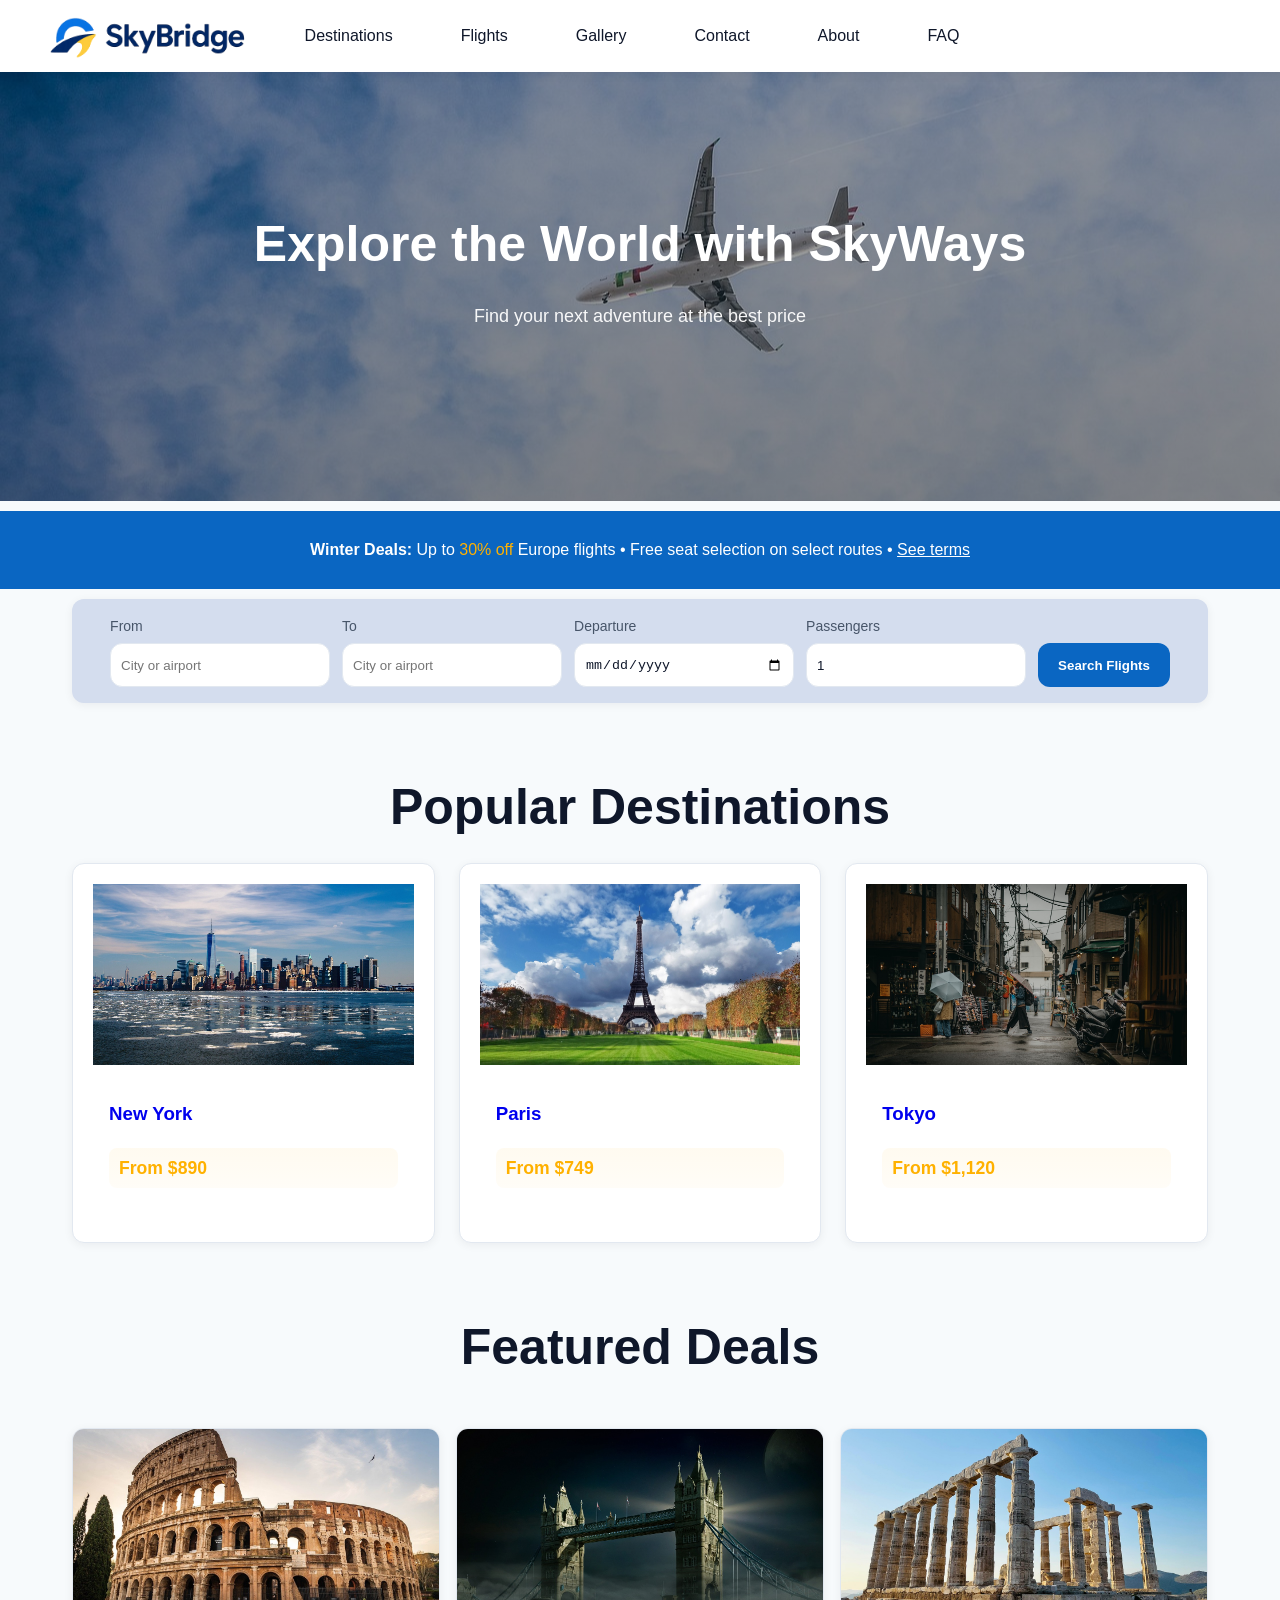
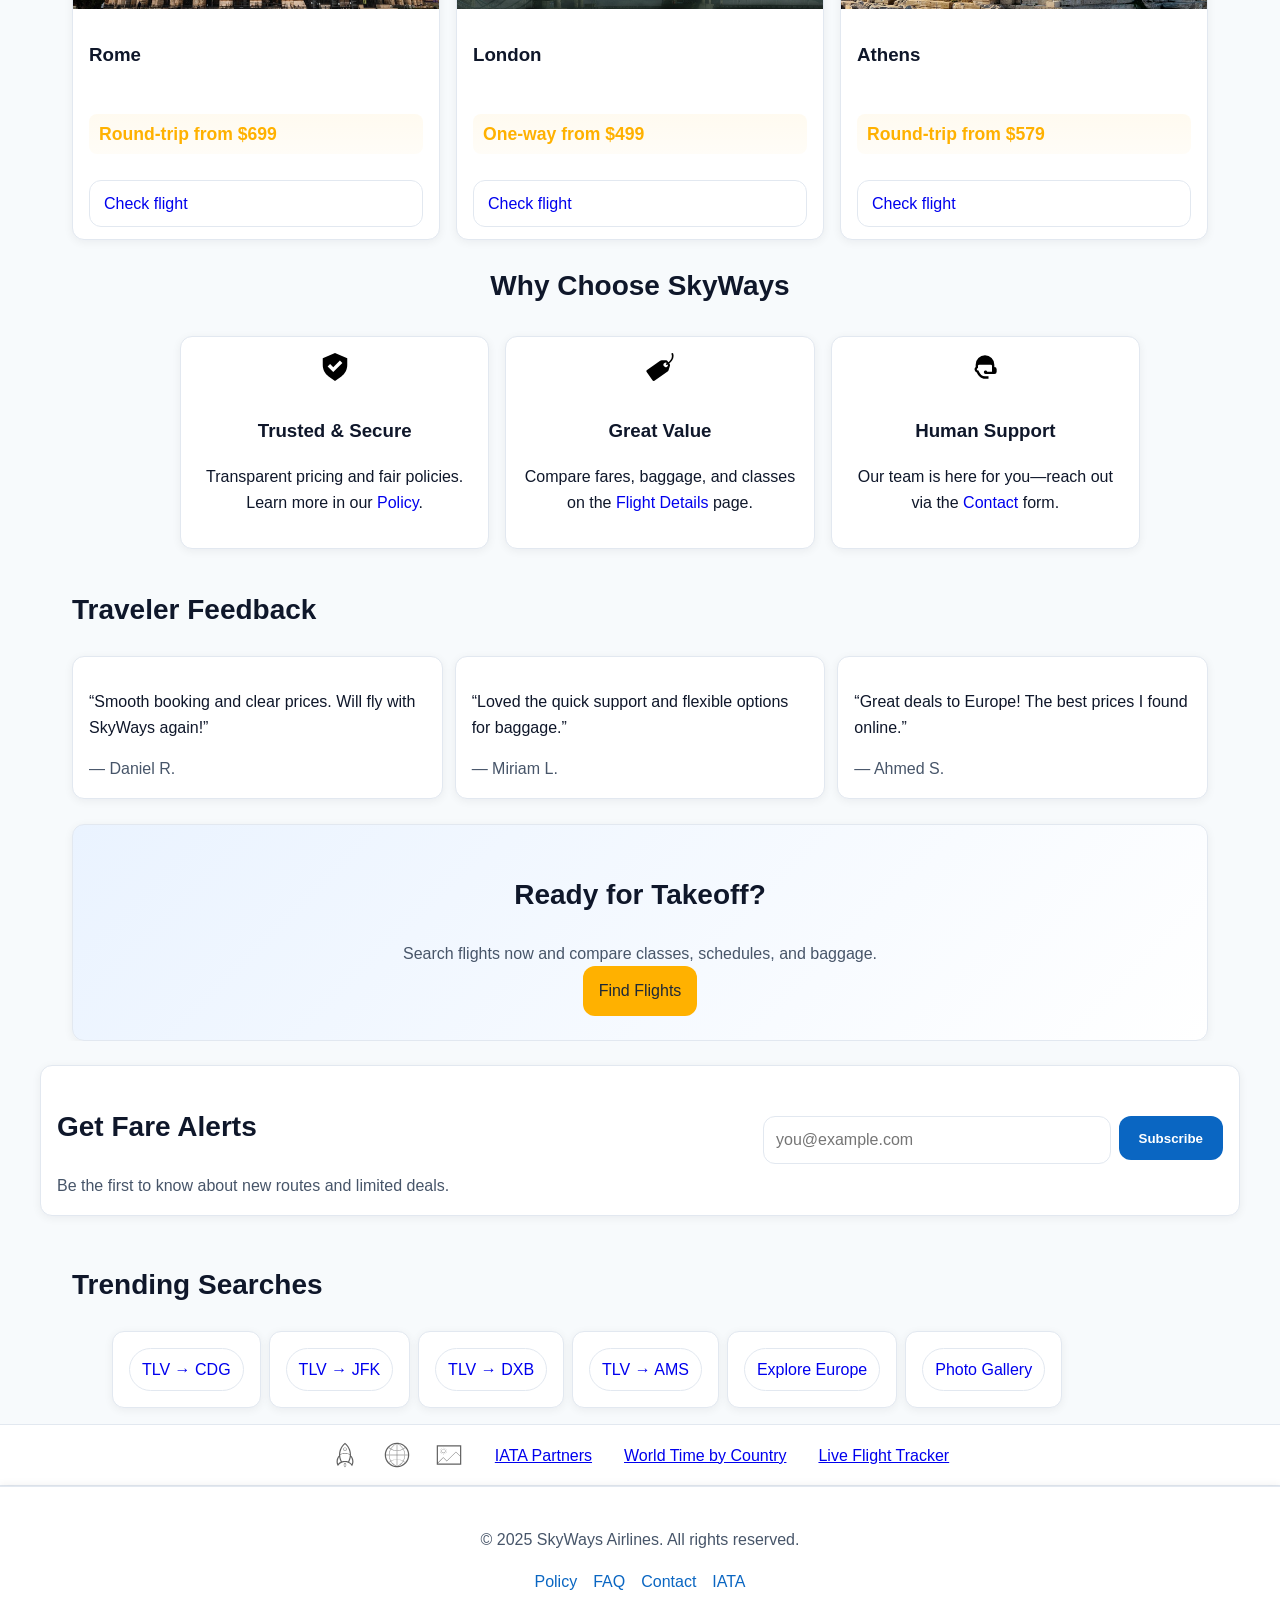
==== commit fc19b588: "fix Responsive. delete point from il no neseccery." ====
--- a/index.html
+++ b/index.html
@@ -227,12 +227,12 @@
             <h2 id="trending-title">Trending Searches</h2>
             <nav aria-label="Trending flight searches">
                 <ul class="chip-list">
-                    <li><a class="chip" href="flight.html?from=TLV&to=CDG">TLV → CDG</a></li>
-                    <li><a class="chip" href="flight.html?from=TLV&to=JFK">TLV → JFK</a></li>
-                    <li><a class="chip" href="flight.html?from=TLV&to=DXB">TLV → DXB</a></li>
-                    <li><a class="chip" href="flight.html?from=TLV&to=AMS">TLV → AMS</a></li>
-                    <li><a class="chip" href="destinations.html#europe">Explore Europe</a></li>
-                    <li><a class="chip" href="gallery.html">Photo Gallery</a></li>
+                    <li class="feature"><a class="chip" href="flight.html?from=TLV&to=CDG">TLV → CDG</a></li>
+                    <li class="feature"><a class="chip" href="flight.html?from=TLV&to=JFK">TLV → JFK</a></li>
+                    <li class="feature"><a class="chip" href="flight.html?from=TLV&to=DXB">TLV → DXB</a></li>
+                    <li class="feature"><a class="chip" href="flight.html?from=TLV&to=AMS">TLV → AMS</a></li>
+                    <li class="feature"><a class="chip" href="destinations.html#europe">Explore Europe</a></li>
+                    <li class="feature"><a class="chip" href="gallery.html">Photo Gallery</a></li>
                 </ul>
             </nav>
         </section>
--- a/css/layout.css
+++ b/css/layout.css
@@ -133,8 +133,8 @@
     transform: scaleX(1);
 }
 
-/* Mobile: ≤767px */
-@media (max-width: 767px) {
+/* Mobile: ≤835px */
+@media (max-width: 835px) {
     .navbar {
         padding: 12px 16px;
         min-height: 60px;
@@ -196,8 +196,8 @@
     }
 }
 
-/* Tablet: 768px-1023px */
-@media (min-width: 768px) and (max-width: 1023px) {
+/* Tablet: 835px-1023px */
+@media (min-width: 835px) and (max-width: 1023px) {
     .navbar {
         padding: 14px 24px;
     }
--- a/css/components.css
+++ b/css/components.css
@@ -160,6 +160,10 @@
     max-width: 1000px;
 }
 
+li.feature{
+      list-style: none;
+}
+
 .feature {
     background: var(--surface);
     border: 1px solid var(--line);
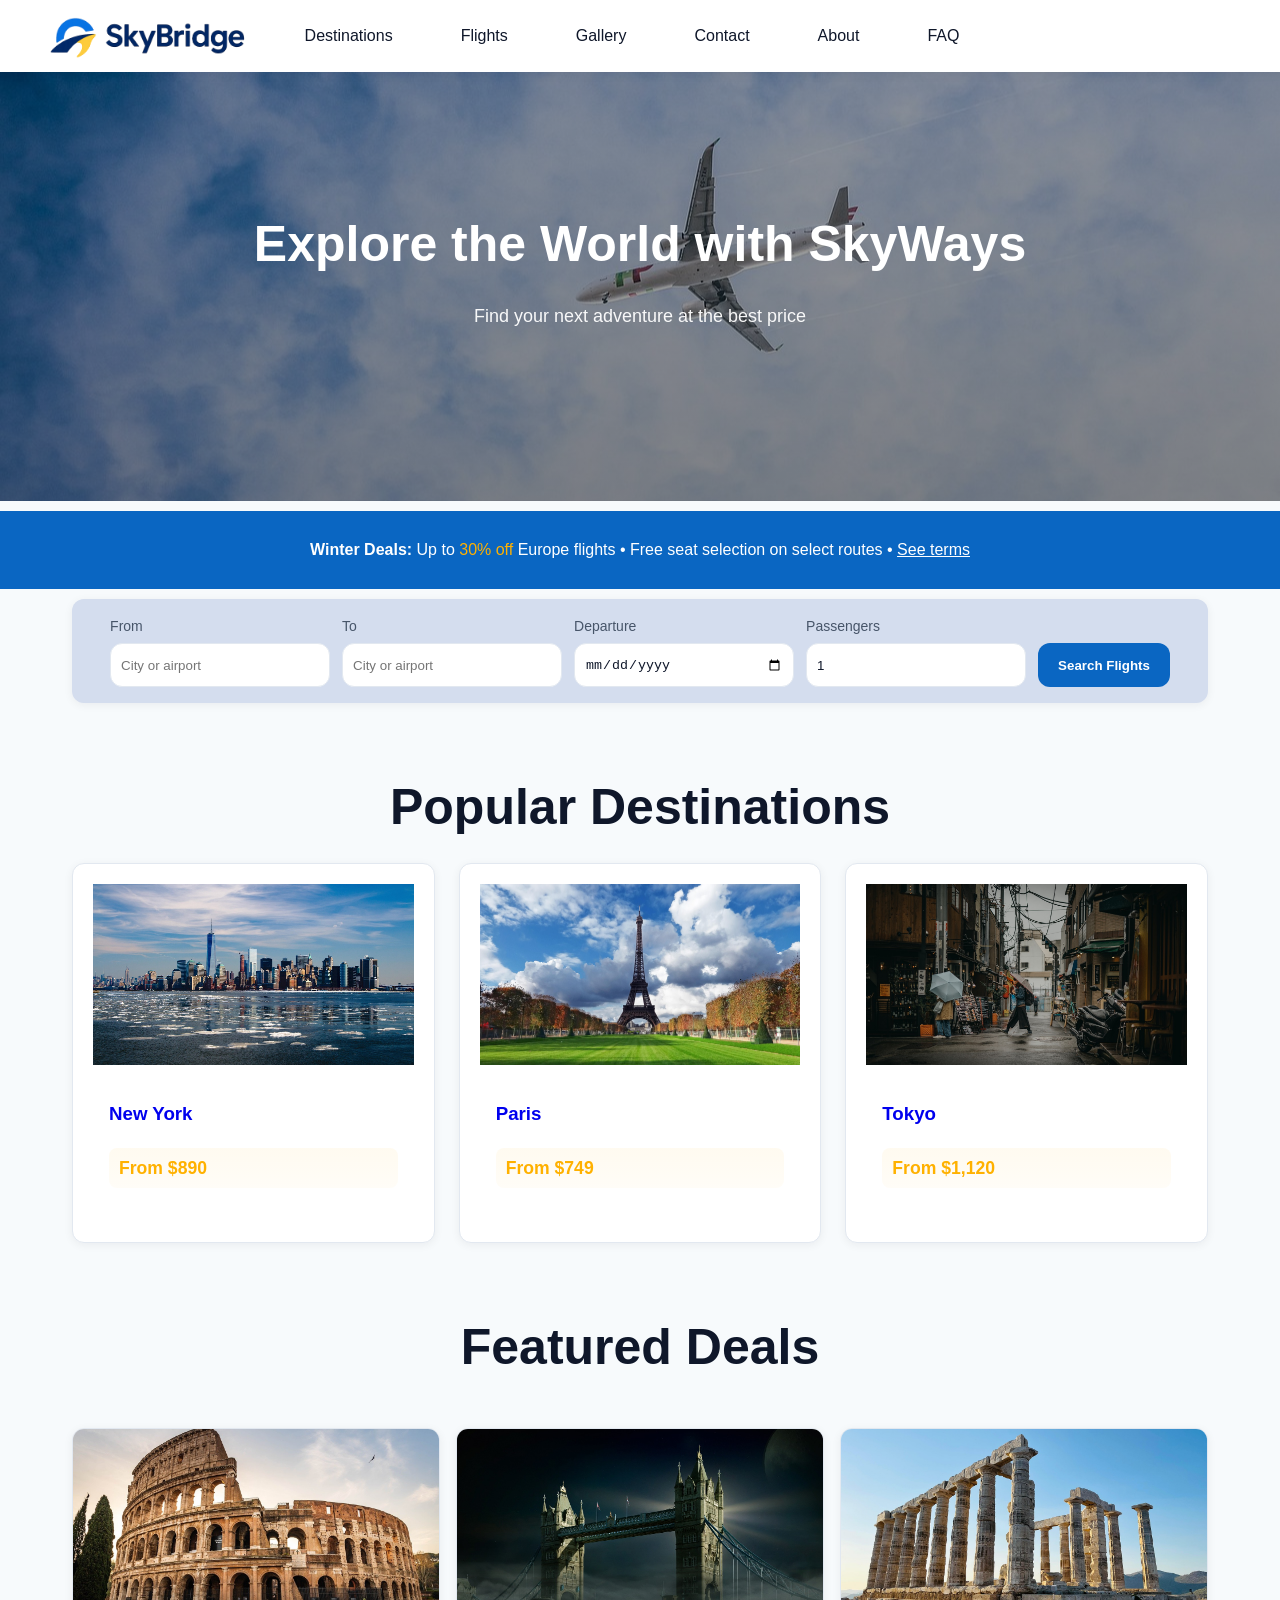
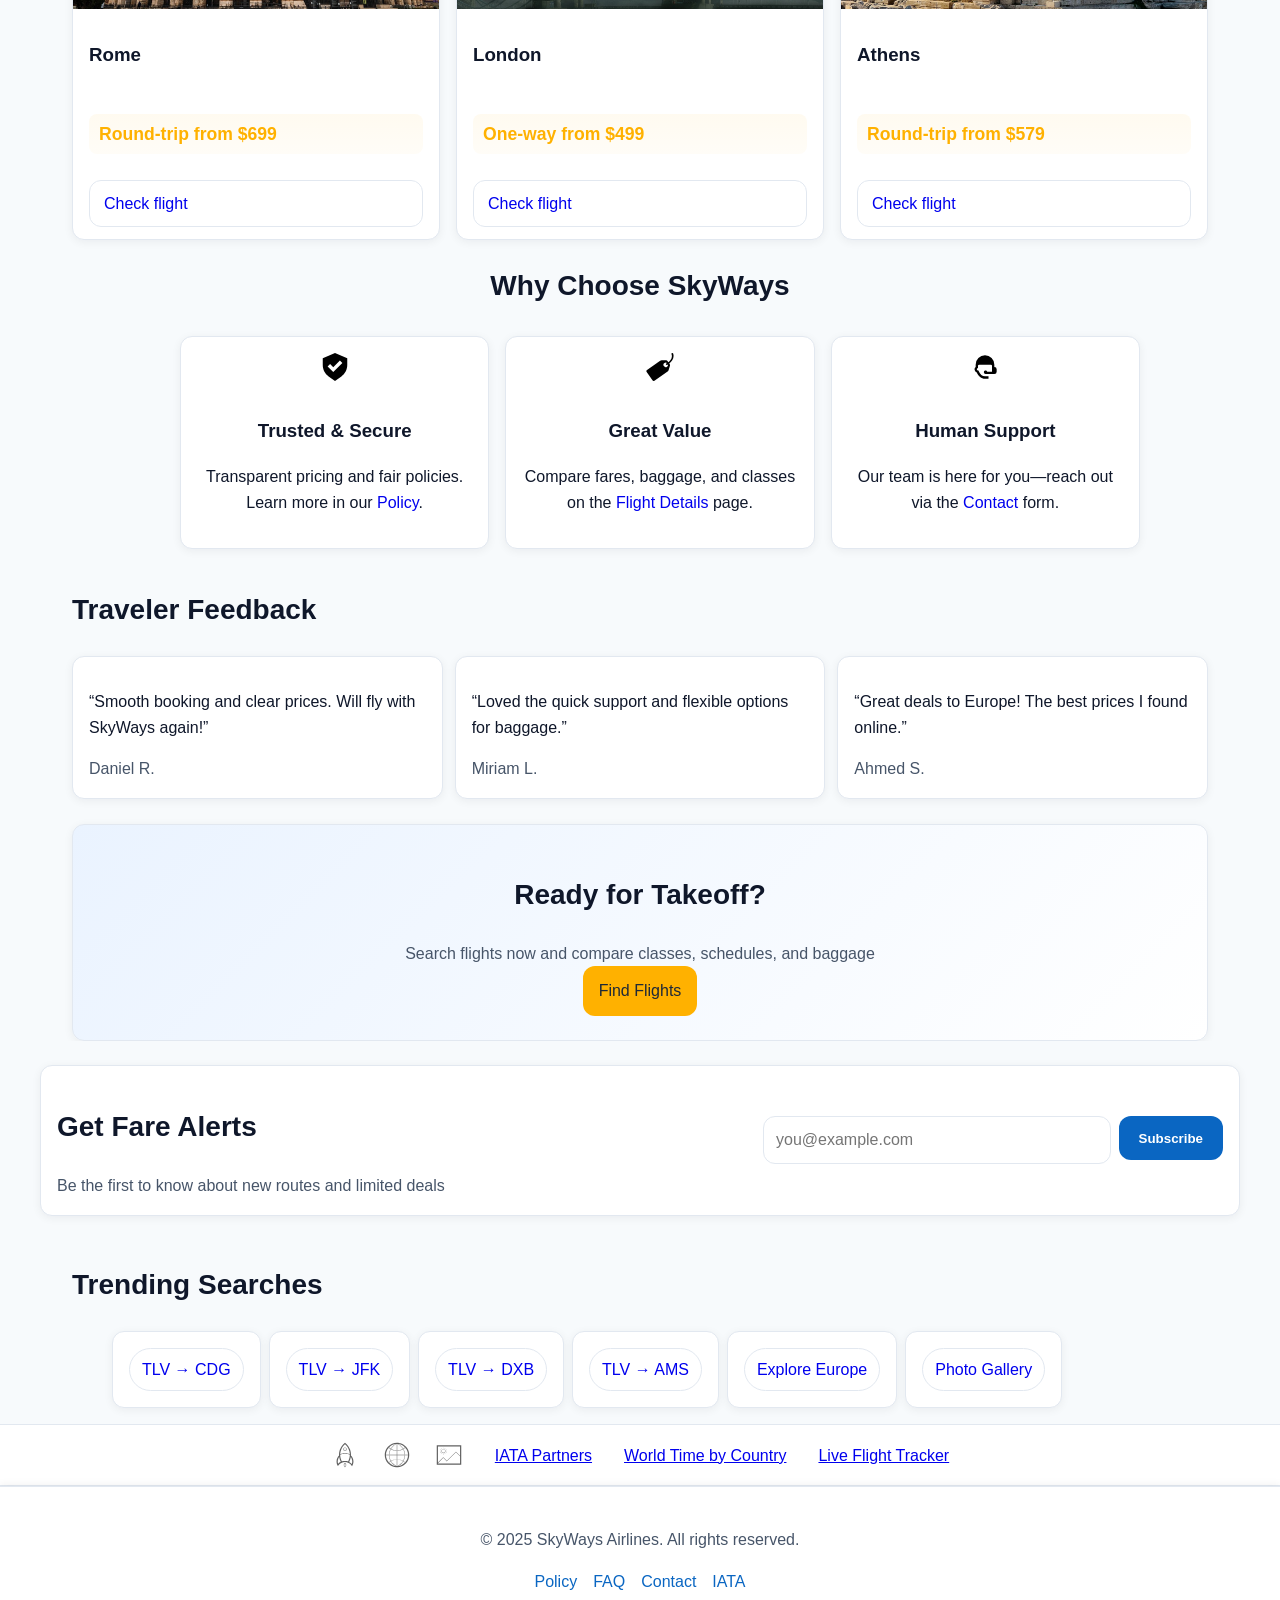
==== commit da5f95a2: "fix responsive of home page fix footer of policy page" ====
--- a/index.html
+++ b/index.html
@@ -13,32 +13,32 @@
 </head>
 
 <body>
-<header>
-    <!-- navbar -->
-    <nav class="navbar" aria-label="Primary">
-        <a class="logo" href="index.html">
-            <picture>
-                <source srcset="assets/icons/logo-stacked.png" media="(max-width: 768px)">
-                <img src="assets/icons/logo-horizontal.png" alt="SkyWays logo" />
-            </picture>
-        </a>
-        
-        <!-- CSS-only hamburger toggle -->
-        <input type="checkbox" id="nav-toggle" class="nav-toggle" />
-        <label for="nav-toggle" class="nav-toggle-label">
-            <span></span>
-        </label>
-        
-        <ul class="nav-links">
-            <li><a href="destinations.html">Destinations</a></li>
-            <li><a href="flight.html">Flights</a></li>
-            <li><a href="gallery.html">Gallery</a></li>
-            <li><a href="contact.html">Contact</a></li>
-            <li><a href="about.html">About</a></li>
-            <li><a href="faq.html">FAQ</a></li>
-        </ul>
-    </nav>
-</header>
+    <header>
+        <!-- navbar -->
+        <nav class="navbar" aria-label="Primary">
+            <a class="logo" href="index.html">
+                <picture>
+                    <source srcset="assets/icons/logo-stacked.png" media="(max-width: 768px)">
+                    <img src="assets/icons/logo-horizontal.png" alt="SkyWays logo" />
+                </picture>
+            </a>
+            
+            <!-- CSS-only hamburger toggle -->
+            <input type="checkbox" id="nav-toggle" class="nav-toggle" />
+            <label for="nav-toggle" class="nav-toggle-label">
+                <span></span>
+            </label>
+            
+            <ul class="nav-links">
+                <li><a href="destinations.html">Destinations</a></li>
+                <li><a href="flight.html">Flights</a></li>
+                <li><a href="gallery.html">Gallery</a></li>
+                <li><a href="contact.html">Contact</a></li>
+                <li><a href="about.html">About</a></li>
+                <li><a href="faq.html">FAQ</a></li>
+            </ul>
+        </nav>
+    </header>
 
     <main>
         <br><br>
@@ -186,15 +186,15 @@
             <div class="cards cards--tight">
                 <article class="quote-card" aria-label="Customer review">
                     <p>“Smooth booking and clear prices. Will fly with SkyWays again!”</p>
-                    <p class="muted">— Daniel R.</p>
+                    <p class="muted"> Daniel R.</p>
                 </article>
                 <article class="quote-card" aria-label="Customer review">
                     <p>“Loved the quick support and flexible options for baggage.”</p>
-                    <p class="muted">— Miriam L.</p>
+                    <p class="muted"> Miriam L.</p>
                 </article>
                 <article class="quote-card" aria-label="Customer review">
                     <p>“Great deals to Europe! The best prices I found online.”</p>
-                    <p class="muted">— Ahmed S.</p>
+                    <p class="muted"> Ahmed S.</p>
             </div>
         </section>
         <br>
@@ -202,7 +202,7 @@
         <section class="cta container" aria-label="Book your next trip">
             <div class="cta__box">
                 <h2>Ready for Takeoff?</h2>
-                <p class="muted">Search flights now and compare classes, schedules, and baggage.</p>
+                <p class="muted">Search flights now and compare classes, schedules, and baggage</p>
                 <a class="btn-accent" href="flight.html">Find Flights</a>
             </div>
         </section>
@@ -212,7 +212,7 @@
             <div class="container newsletter__box">
                 <div class="newsletter__copy">
                     <h2 id="news-title">Get Fare Alerts</h2>
-                    <p class="muted">Be the first to know about new routes and limited deals.</p>
+                    <p class="muted">Be the first to know about new routes and limited deals</p>
                 </div>
                 <form class="newsletter__form" action="thank-you.html" method="get">
                     <label class="visually-hidden" for="email">Email</label>
--- a/css/layout.css
+++ b/css/layout.css
@@ -133,8 +133,8 @@
     transform: scaleX(1);
 }
 
-/* Mobile: ≤835px */
-@media (max-width: 835px) {
+/* Mobile: ≤850px */
+@media (max-width: 850px) {
     .navbar {
         padding: 12px 16px;
         min-height: 60px;
@@ -218,7 +218,30 @@
 }
 
 /* Desktop: ≥1024px */
-@media (min-width: 1024px) {
+@media (min-width: 1024px) and (max-width: 1180px) {
+    .navbar {
+        padding: 16px 48px;
+        position: fixed;
+        justify-content: center; /* Center everything horizontally */
+    }
+
+    /* .logo {
+        position: absolute;
+        left: 48px;
+    } */
+
+    .nav-links {
+        gap: 36px;
+        justify-content: center; /* Center the links */
+    }
+
+    .nav-links a {
+        font-size: 16px;
+    }
+}
+
+/* Desktop: ≥1180px */
+@media (min-width: 1180px) {
     .navbar {
         padding: 16px 48px;
         position: fixed;
--- a/css/pages.css
+++ b/css/pages.css
@@ -480,7 +480,7 @@
     padding: 0 20px 16px;
     color: var(--text-muted);
     border-top: 1px solid var(--line);
-    animation: faqFade 180ms ease;
+    animation: faqFade 700ms ease;
 }
 
 .faq-content p {
@@ -503,7 +503,7 @@
 @keyframes faqFade {
     from {
         opacity: 0;
-        transform: translateY(-2px);
+        transform: translateY(-10px);
     }
 
     to {
